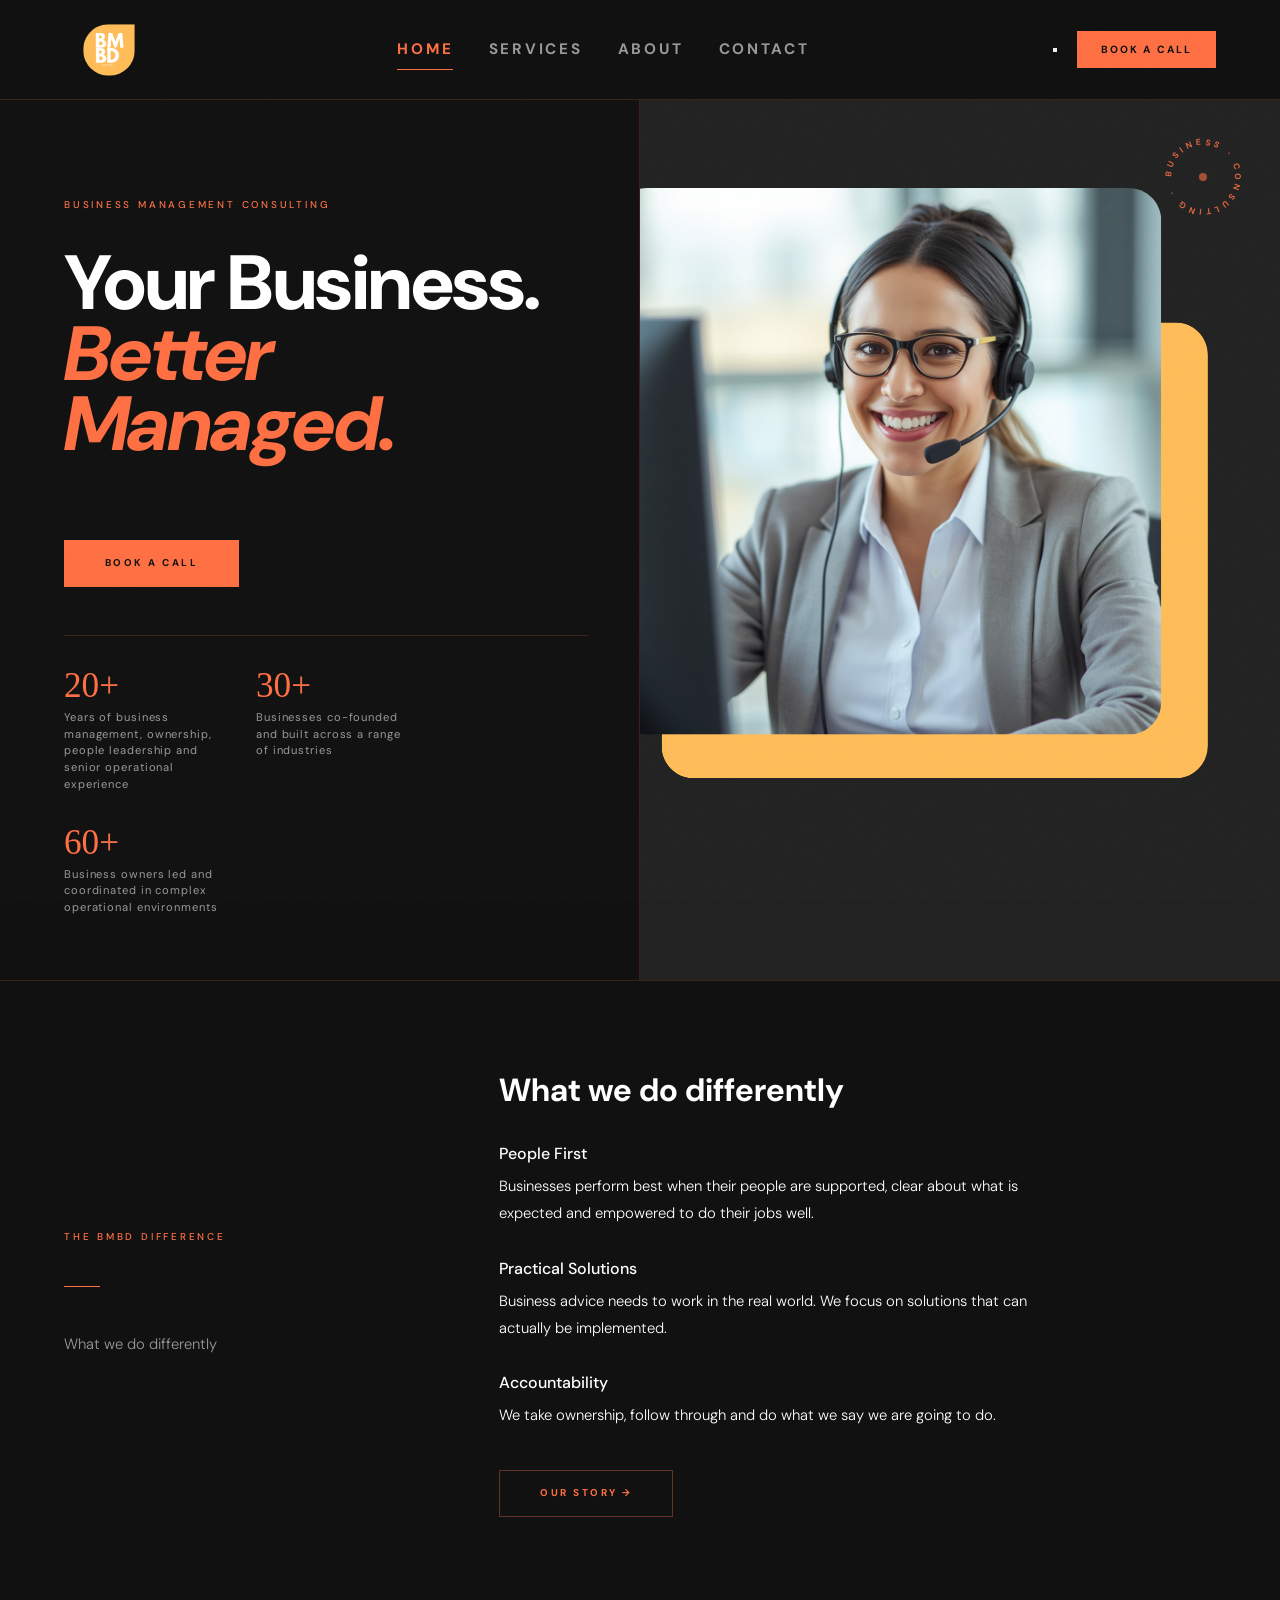
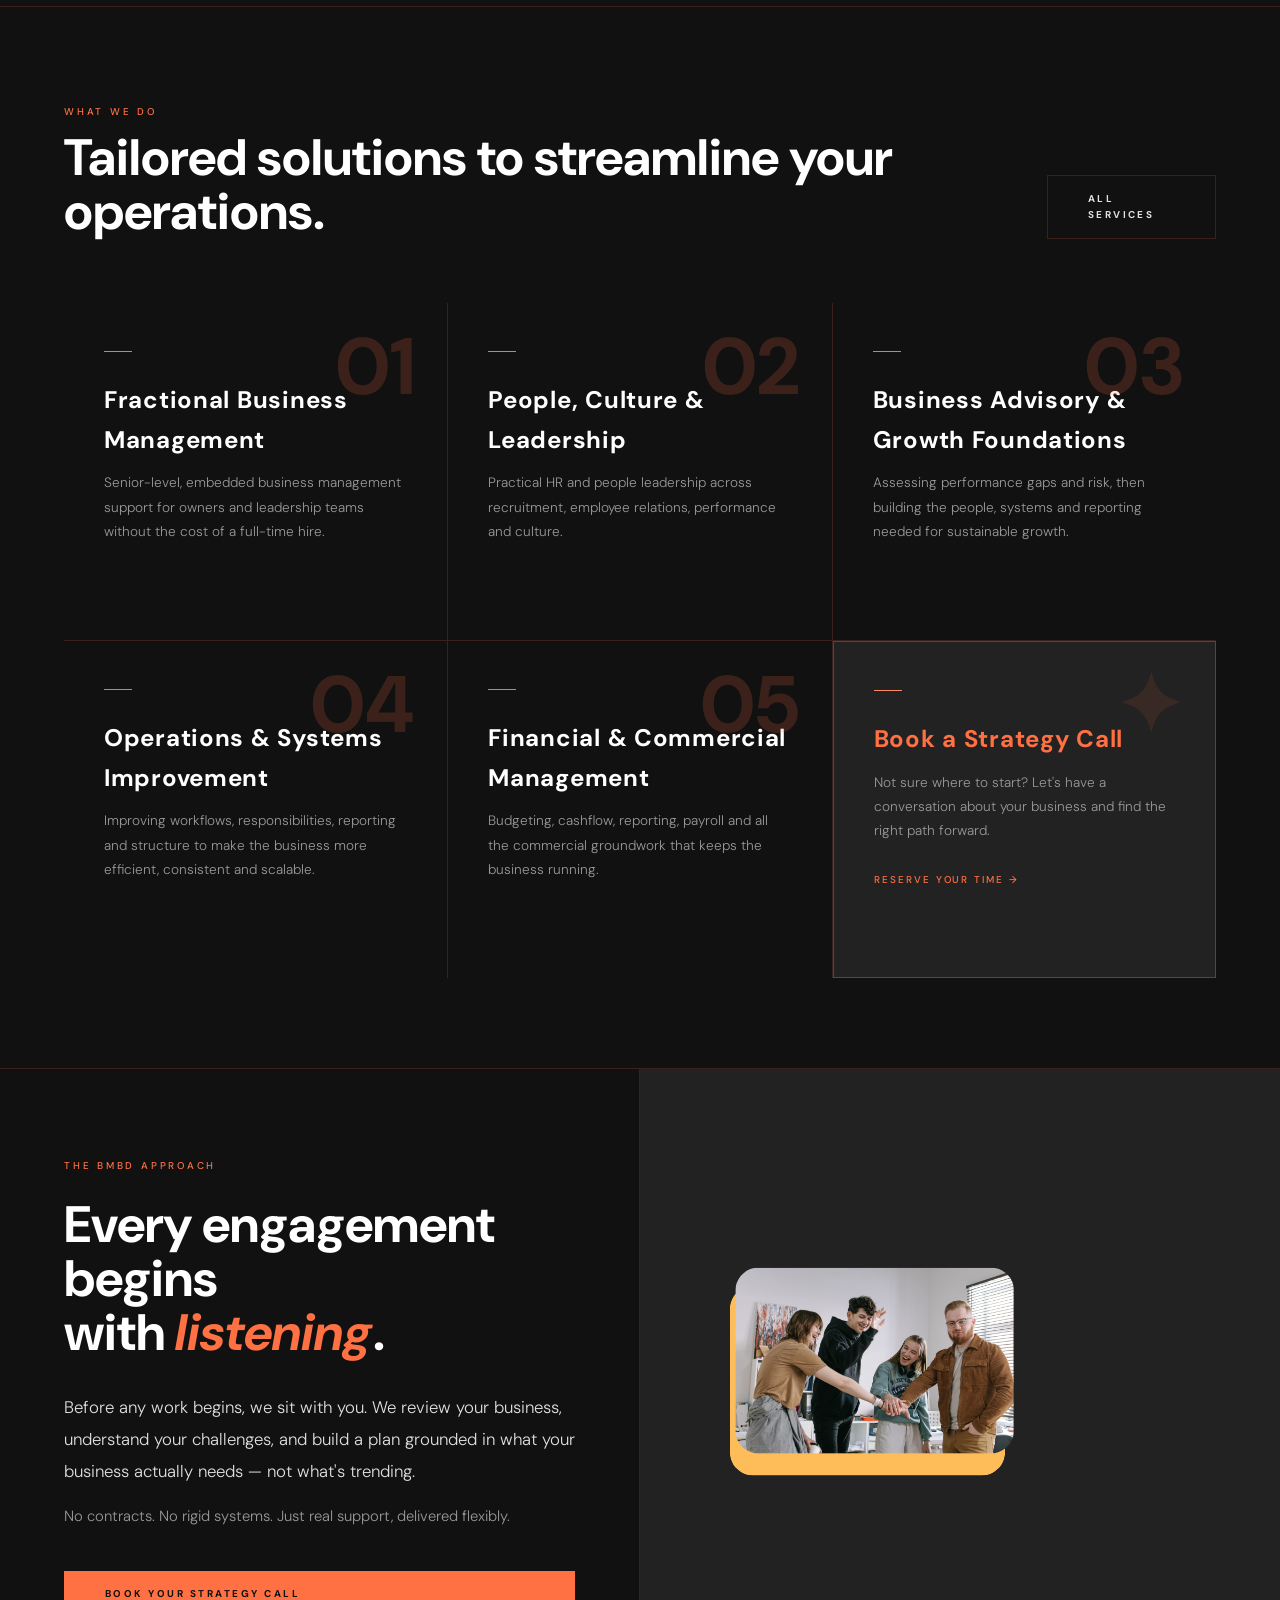
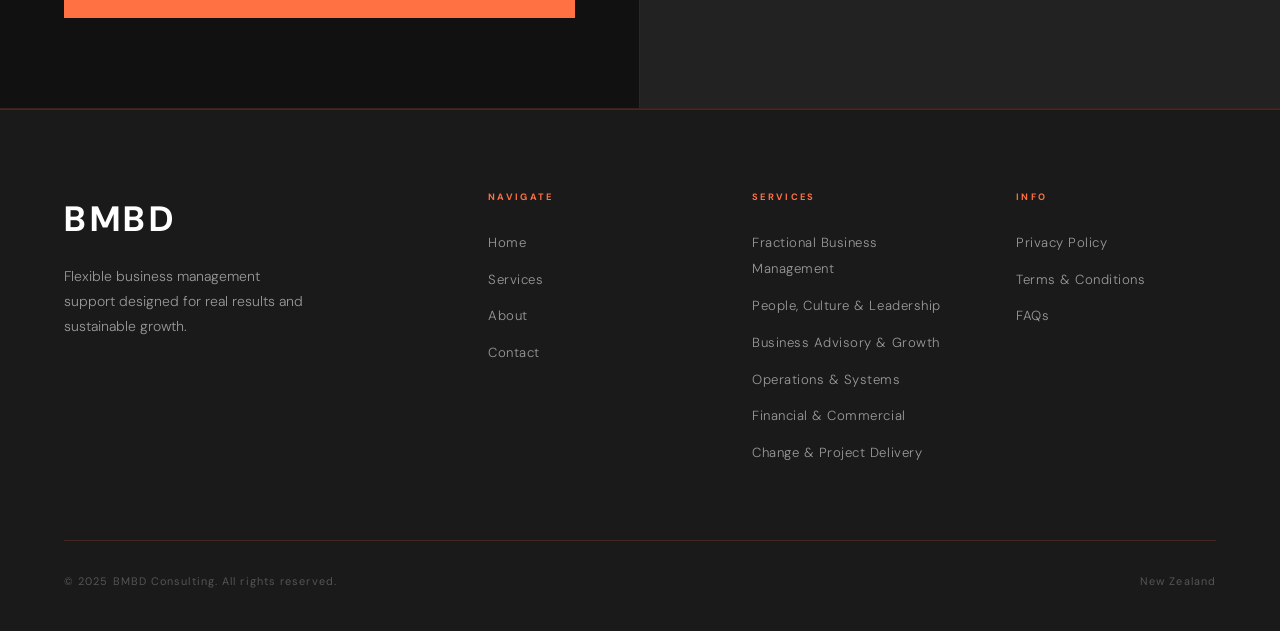
==== index.html @ 6225cb84 "Fix coral colour: use true orange-coral (#FF7043) instead of red (#E8553E) Co-Authored-By: Claude So" ====
<!DOCTYPE html>
<html lang="en">
<head>
<meta charset="UTF-8"/>
<meta name="viewport" content="width=device-width,initial-scale=1.0"/>
<title>BMBD — Business Management Consulting | New Zealand</title>
<meta name="description" content="Flexible, hands-on business management consulting for New Zealand businesses. HR, operations optimisation, and growth strategy — no contracts, real results."/>
<meta name="robots" content="index, follow"/>
<link rel="canonical" href="https://bmbd.co.nz/"/>
<meta property="og:type" content="website"/>
<meta property="og:url" content="https://bmbd.co.nz/"/>
<meta property="og:title" content="BMBD — Business Management Consulting | New Zealand"/>
<meta property="og:description" content="Flexible, hands-on business management consulting for New Zealand businesses. HR, operations optimisation, and growth strategy — no contracts, real results."/>
<meta property="og:site_name" content="BMBD Consulting"/>
<meta name="twitter:card" content="summary_large_image"/>
<meta name="twitter:title" content="BMBD — Business Management Consulting | New Zealand"/>
<meta name="twitter:description" content="Flexible, hands-on business management consulting for New Zealand businesses. HR, operations optimisation, and growth strategy — no contracts, real results."/>
<link rel="preconnect" href="https://fonts.googleapis.com"/>
<link rel="preconnect" href="https://fonts.gstatic.com" crossorigin/>
<link href="https://fonts.googleapis.com/css2?family=DM+Sans:ital,opsz,wght@0,9..40,300;0,9..40,400;0,9..40,500;0,9..40,700;0,9..40,800;1,9..40,300;1,9..40,400;1,9..40,700&display=swap" rel="stylesheet"/>
<script type="application/ld+json">
{
  "@context": "https://schema.org",
  "@type": "ProfessionalService",
  "name": "BMBD Consulting",
  "description": "Flexible, hands-on business management consulting for New Zealand businesses. HR, operations optimisation, and growth strategy — no contracts, real results.",
  "url": "https://bmbd.co.nz",
  "email": "hello@bmbd.co.nz",
  "areaServed": "New Zealand",
  "serviceType": ["HR Consulting", "Operations Optimisation", "Business Strategy"],
  "founder": { "@type": "Person", "name": "Kelly" },
  "priceRange": "$$"
}
</script>
<link rel="stylesheet" href="css/global.css"/>
<link rel="stylesheet" href="css/home.css"/>
<style>
.nav-logo-img { height:90px;width:auto;display:block;transition:opacity 0.2s; }
.nav-logo-img:hover { opacity:0.8; }
[data-theme="light"] .nav-logo-img { filter:brightness(0) invert(0); }
.hero-visual-img { width:100%;height:100%;object-fit:cover;object-position:center top;display:block; }
.ritual-full-img { width:100%;height:100%;object-fit:cover;object-position:center;display:block;min-height:400px; }
.hero-stats {
  display:flex; gap:2rem; flex-wrap:wrap; margin-top:3rem;
  padding-top:2rem; border-top:1px solid var(--border);
}
.hero-stat-item { display:flex; flex-direction:column; gap:0.35rem; }
.hero-stat-num { font-family:'Cormorant Garamond',serif; font-size:2.2rem; font-weight:300; color:var(--gold); line-height:1; }
.hero-stat-label { font-size:0.7rem; font-weight:400; letter-spacing:0.08em; color:var(--ink3); max-width:160px; line-height:1.5; }
.intro-label-col-lg { min-width:220px; }
.diff-list { list-style:none; display:flex; flex-direction:column; gap:1.75rem; margin-bottom:2.5rem; }
.diff-item-title { font-size:1rem; font-weight:500; color:var(--ink); margin-bottom:0.35rem; display:block; }
.diff-item-body { font-size:0.925rem; font-weight:300; line-height:1.85; color:var(--ink); }
</style>
</head>
<body>
<nav>
  <a href="index.html"><img src="logo.svg" alt="BMBD Consulting" class="nav-logo-img"/></a>
  <ul class="nav-links">
    <li><a href="index.html">Home</a></li>
    <li><a href="services.html">Services</a></li>
    <li><a href="about.html">About</a></li>
    <li><a href="contact.html">Contact</a></li>
  </ul>
  <div class="nav-right">
    <button class="theme-btn" aria-label="Toggle theme"></button>
    <a href="contact.html" class="nav-book">Book a Call</a>
    <button class="hamburger" onclick="toggleMenu()" aria-label="Menu"><span></span><span></span><span></span></button>
  </div>
</nav>
<div class="mobile-menu" id="mobileMenu">
  <a href="index.html" onclick="closeMenu()">Home</a>
  <a href="services.html" onclick="closeMenu()">Services</a>
  <a href="about.html" onclick="closeMenu()">About</a>
  <a href="contact.html" onclick="closeMenu()">Contact</a>
</div>
<div class="page">
  <!-- HERO -->
  <section class="home-hero">
    <div class="hero-left">
      <div>
        <span class="eyebrow">Business Management Consulting</span>
        <div class="hero-headline">
          <span class="display-xl">Your Business.</span>
          <span class="display-xl italic-line gold">Better Managed.</span>
        </div>
        <a href="contact.html" class="btn btn-gold" style="margin-top:2rem;display:inline-block;">Book a Call</a>
      </div>
      <div class="hero-stats">
        <div class="hero-stat-item">
          <span class="hero-stat-num">20+</span>
          <span class="hero-stat-label">Years of business management, ownership, people leadership and senior operational experience</span>
        </div>
        <div class="hero-stat-item">
          <span class="hero-stat-num">30+</span>
          <span class="hero-stat-label">Businesses co-founded and built across a range of industries</span>
        </div>
        <div class="hero-stat-item">
          <span class="hero-stat-num">60+</span>
          <span class="hero-stat-label">Business owners led and coordinated in complex operational environments</span>
        </div>
      </div>
    </div>
    <div class="hero-right">
      <div class="hero-visual">
        <svg class="hero-badge" viewBox="0 0 90 90" xmlns="http://www.w3.org/2000/svg">
          <defs><path id="bp" d="M45,45 m-32,0 a32,32 0 1,1 64,0 a32,32 0 1,1-64,0"/></defs>
          <text font-family="'DM Sans',sans-serif" font-size="8.5" font-weight="700" letter-spacing="3.8" fill="#FF7043" opacity="0.85"><textPath href="#bp">BUSINESS · CONSULTING · </textPath></text>
          <circle cx="45" cy="45" r="4" fill="#FF7043" opacity="0.6"/>
        </svg>
        <img src="img-hero.svg" alt="Business consulting" class="hero-visual-img"/>
      </div>
    </div>
  </section>
  <!-- INTRO -->
  <section class="intro-strip reveal">
    <div class="intro-label-col intro-label-col-lg">
      <span class="eyebrow">The BMBD Difference</span>
      <span class="rule-gold" style="margin-top:1rem;"></span>
      <p class="body-md" style="margin-top:1.25rem;color:var(--ink3);">What we do differently</p>
    </div>
    <div class="intro-text-col">
      <h2 class="display-sm" style="margin-bottom:2rem;color:var(--ink);">What we do differently</h2>
      <ul class="diff-list">
        <li>
          <span class="diff-item-title">People First</span>
          <span class="diff-item-body">Businesses perform best when their people are supported, clear about what is expected and empowered to do their jobs well.</span>
        </li>
        <li>
          <span class="diff-item-title">Practical Solutions</span>
          <span class="diff-item-body">Business advice needs to work in the real world. We focus on solutions that can actually be implemented.</span>
        </li>
        <li>
          <span class="diff-item-title">Accountability</span>
          <span class="diff-item-body">We take ownership, follow through and do what we say we are going to do.</span>
        </li>
      </ul>
      <a href="about.html" class="btn btn-outline">Our Story →</a>
    </div>
  </section>
  <!-- SERVICES -->
  <section class="products-section">
    <div class="products-header reveal">
      <div>
        <span class="eyebrow">What We Do</span>
        <h2 class="display-md" style="margin-top:0.5rem;">Tailored solutions to streamline your operations.</h2>
      </div>
      <a href="services.html" class="btn btn-ghost">All Services</a>
    </div>
    <div class="products-grid">
      <a href="services.html" class="product-card reveal">
        <div class="product-card-line"></div>
        <span class="product-num">01</span>
        <span class="product-name">Fractional Business Management</span>
        <p class="product-desc">Senior-level, embedded business management support for owners and leadership teams without the cost of a full-time hire.</p>
        <span class="product-arrow">Discover →</span>
      </a>
      <a href="services.html" class="product-card reveal" style="transition-delay:0.08s;">
        <div class="product-card-line"></div>
        <span class="product-num">02</span>
        <span class="product-name">People, Culture & Leadership</span>
        <p class="product-desc">Practical HR and people leadership across recruitment, employee relations, performance and culture.</p>
        <span class="product-arrow">Discover →</span>
      </a>
      <a href="services.html" class="product-card reveal" style="transition-delay:0.16s;">
        <div class="product-card-line"></div>
        <span class="product-num">03</span>
        <span class="product-name">Business Advisory & Growth Foundations</span>
        <p class="product-desc">Assessing performance gaps and risk, then building the people, systems and reporting needed for sustainable growth.</p>
        <span class="product-arrow">Discover →</span>
      </a>
      <a href="services.html" class="product-card reveal" style="transition-delay:0.24s;">
        <div class="product-card-line"></div>
        <span class="product-num">04</span>
        <span class="product-name">Operations & Systems Improvement</span>
        <p class="product-desc">Improving workflows, responsibilities, reporting and structure to make the business more efficient, consistent and scalable.</p>
        <span class="product-arrow">Discover →</span>
      </a>
      <a href="services.html" class="product-card reveal" style="transition-delay:0.32s;">
        <div class="product-card-line"></div>
        <span class="product-num">05</span>
        <span class="product-name">Financial & Commercial Management</span>
        <p class="product-desc">Budgeting, cashflow, reporting, payroll and all the commercial groundwork that keeps the business running.</p>
        <span class="product-arrow">Discover →</span>
      </a>
      <a href="contact.html" class="product-card reveal" style="transition-delay:0.40s;background:var(--bg3);border:1px solid var(--border2);">
        <div class="product-card-line" style="background:var(--gold2);"></div>
        <span class="product-num" style="color:var(--gold-faint);">✦</span>
        <span class="product-name" style="color:var(--gold);">Book a Strategy Call</span>
        <p class="product-desc">Not sure where to start? Let's have a conversation about your business and find the right path forward.</p>
        <span class="product-arrow" style="opacity:1;transform:none;color:var(--gold);">Reserve your time →</span>
      </a>
    </div>
  </section>
  <!-- BANNER -->
  <section class="ritual-banner">
    <div class="ritual-text reveal">
      <span class="eyebrow" style="margin-bottom:1.5rem;display:block;">The BMBD Approach</span>
      <h2 class="display-md" style="margin-bottom:2rem;">Every engagement begins<br>with <em class="italic gold">listening</em>.</h2>
      <p class="body-lg" style="margin-bottom:1rem;">Before any work begins, we sit with you. We review your business, understand your challenges, and build a plan grounded in what your business actually needs — not what's trending.</p>
      <p class="body-md" style="margin-bottom:2.5rem;">No contracts. No rigid systems. Just real support, delivered flexibly.</p>
      <a href="contact.html" class="btn btn-gold">Book Your Strategy Call</a>
    </div>
    <div class="ritual-image">
      <img src="img-ritual.svg" alt="Business consultation" class="ritual-full-img"/>
    </div>
  </section>
</div>
<footer>
  <div class="footer-inner">
    <div>
      <div class="footer-brand">BMBD</div>
      <p class="footer-tagline">Flexible business management support designed for real results and sustainable growth.</p>
    </div>
    <div>
      <div class="footer-col-title">Navigate</div>
      <ul class="footer-links">
        <li><a href="index.html">Home</a></li>
        <li><a href="services.html">Services</a></li>
        <li><a href="about.html">About</a></li>
        <li><a href="contact.html">Contact</a></li>
      </ul>
    </div>
    <div>
      <div class="footer-col-title">Services</div>
      <ul class="footer-links">
        <li><a href="services.html">Fractional Business Management</a></li>
        <li><a href="services.html">People, Culture & Leadership</a></li>
        <li><a href="services.html">Business Advisory & Growth</a></li>
        <li><a href="services.html">Operations & Systems</a></li>
        <li><a href="services.html">Financial & Commercial</a></li>
        <li><a href="services.html">Change & Project Delivery</a></li>
      </ul>
    </div>
    <div>
      <div class="footer-col-title">Info</div>
      <ul class="footer-links">
        <li><a href="#">Privacy Policy</a></li>
        <li><a href="#">Terms & Conditions</a></li>
        <li><a href="#">FAQs</a></li>
      </ul>
    </div>
  </div>
  <div class="footer-bottom">
    <span class="footer-copy">© 2025 BMBD Consulting. All rights reserved.</span>
    <span class="footer-copy">New Zealand</span>
  </div>
</footer>
<script src="js/global.js"></script>
<script src="js/home.js"></script>
</body>
</html>
---- css/global.css ----
@import url('https://fonts.googleapis.com/css2?family=DM+Sans:ital,opsz,wght@0,9..40,300;0,9..40,400;0,9..40,500;0,9..40,700;0,9..40,800;1,9..40,300;1,9..40,400;1,9..40,700&display=swap');

*, *::before, *::after { box-sizing: border-box; margin: 0; padding: 0; }

:root {
  /* DARK (default) — coral / blue / black / white */
  --bg:           #111111;
  --bg2:          #1A1A1A;
  --bg3:          #222222;
  --surface:      #2A2A2A;
  --ink:          #FFFFFF;
  --ink2:         #E0E0E0;
  --ink3:         #999999;
  --ink4:         #555555;
  --gold:         #FF7043;
  --gold2:        #FF8A65;
  --gold-faint:   rgba(255,112,67,0.10);
  --border:       rgba(255,112,67,0.18);
  --border2:      rgba(255,112,67,0.35);
  --blue:         #2C5EE8;
  --blue2:        #5580FF;
  --white:        #FFFFFF;
  --nav-h:        100px;
  --ease:         cubic-bezier(0.4, 0, 0.2, 1);
}

html { scroll-behavior: smooth; }

body {
  font-family: 'DM Sans', sans-serif;
  background: var(--bg);
  color: var(--ink);
  line-height: 1.65;
  overflow-x: hidden;
  transition: background 0.45s var(--ease), color 0.45s var(--ease);
}

/* grain */
body::after {
  content: '';
  position: fixed; inset: 0;
  pointer-events: none;
  z-index: 9000;
  opacity: 0.022;
  background-image: url("data:image/svg+xml,%3Csvg viewBox='0 0 200 200' xmlns='http://www.w3.org/2000/svg'%3E%3Cfilter id='n'%3E%3CfeTurbulence type='fractalNoise' baseFrequency='0.85' numOctaves='4' stitchTiles='stitch'/%3E%3C/filter%3E%3Crect width='100%25' height='100%25' filter='url(%23n)'/%3E%3C/svg%3E");
  background-size: 180px;
}

/* ── NAV ── */
nav {
  position: fixed; top: 0; left: 0; right: 0;
  z-index: 800;
  height: var(--nav-h);
  display: flex; align-items: center; justify-content: space-between;
  padding: 0 5vw;
  background: rgba(17,17,17,0.92);
  backdrop-filter: blur(18px);
  -webkit-backdrop-filter: blur(18px);
  border-bottom: 1px solid var(--border);
  transition: background 0.45s var(--ease), border-color 0.45s var(--ease);
}

.nav-logo {
  font-family: 'DM Sans', sans-serif;
  font-size: 1.65rem;
  font-weight: 700;
  letter-spacing: 0.12em;
  text-transform: uppercase;
  color: var(--ink);
  text-decoration: none;
  line-height: 1;
}

.nav-logo span { color: var(--gold); }

.nav-links {
  display: flex; gap: 0; list-style: none;
}

.nav-links a {
  display: block;
  padding: 0.45rem 1.1rem;
  font-size: 0.95rem;
  font-weight: 700;
  letter-spacing: 0.18em;
  text-transform: uppercase;
  color: var(--ink3);
  text-decoration: none;
  position: relative;
  transition: color 0.25s, font-weight 0.15s;
}

.nav-links a::after {
  content: '';
  position: absolute;
  bottom: -1px; left: 1.1rem; right: 1.1rem;
  height: 1px;
  background: var(--gold);
  transform: scaleX(0);
  transition: transform 0.3s var(--ease);
}

/* hover = normal weight (not bold), just colour change */
.nav-links a:hover { color: var(--ink); font-weight: 400; }
.nav-links a:hover::after,
.nav-links a.active::after { transform: scaleX(1); }
.nav-links a.active { color: var(--gold); }

.nav-right { display: flex; align-items: center; gap: 1.25rem; }

.nav-book {
  font-family: 'DM Sans', sans-serif;
  font-size: 0.65rem;
  font-weight: 700;
  letter-spacing: 0.2em;
  text-transform: uppercase;
  color: var(--bg);
  background: var(--gold);
  border: none;
  padding: 0.6rem 1.5rem;
  text-decoration: none;
  transition: background 0.25s, color 0.25s, font-size 0.25s, letter-spacing 0.25s, padding 0.25s;
}
.nav-book:hover {
  background: var(--gold2);
  font-size: 0.8rem;
  letter-spacing: 0.25em;
  padding: 0.6rem 1.8rem;
}

.hamburger {
  display: none; flex-direction: column; gap: 5px;
  background: none; border: none; padding: 4px; cursor: pointer;
}
.hamburger span { display: block; width: 22px; height: 1px; background: var(--ink); transition: all 0.3s; }

.mobile-menu {
  display: none; position: fixed; top: var(--nav-h); left: 0; right: 0;
  background: var(--bg2); border-bottom: 1px solid var(--border);
  padding: 2rem 5vw; z-index: 799;
  flex-direction: column; gap: 0;
}
.mobile-menu.open { display: flex; }
.mobile-menu a {
  font-family: 'DM Sans', sans-serif;
  font-size: 2rem; font-weight: 700;
  letter-spacing: 0.06em;
  color: var(--ink); text-decoration: none;
  padding: 1rem 0; border-bottom: 1px solid var(--border);
  transition: color 0.2s;
}
.mobile-menu a:hover { color: var(--gold); }

/* ── PAGE WRAPPER ── */
.page { padding-top: var(--nav-h); }

/* ── TYPE SCALE ── */
.display-xl {
  font-family: 'DM Sans', sans-serif;
  font-size: clamp(2.8rem, 6vw, 7rem);
  font-weight: 800; line-height: 0.92; letter-spacing: -0.02em;
  color: var(--ink);
}
.display-lg {
  font-family: 'DM Sans', sans-serif;
  font-size: clamp(2.8rem, 6vw, 7rem);
  font-weight: 700; line-height: 0.95; letter-spacing: -0.01em;
  color: var(--ink);
}
.display-md {
  font-family: 'DM Sans', sans-serif;
  font-size: clamp(2rem, 4vw, 4.5rem);
  font-weight: 700; line-height: 1.05;
  color: var(--ink);
}
.display-sm {
  font-family: 'DM Sans', sans-serif;
  font-size: clamp(1.4rem, 2.5vw, 2.2rem);
  font-weight: 700; line-height: 1.2;
  color: var(--ink);
}

.eyebrow {
  font-size: 0.62rem; font-weight: 500;
  letter-spacing: 0.28em; text-transform: uppercase;
  color: var(--gold);
}

.body-lg { font-size: 1.05rem; font-weight: 300; line-height: 1.9; color: var(--ink2); }
.body-md { font-size: 0.925rem; font-weight: 300; line-height: 1.85; color: var(--ink3); }

/* ── BUTTONS ── */
.btn {
  display: inline-block;
  font-family: 'DM Sans', sans-serif;
  font-size: 0.62rem; font-weight: 700;
  letter-spacing: 0.25em; text-transform: uppercase;
  padding: 0.9rem 2.5rem;
  text-decoration: none;
  border: 1px solid currentColor;
  transition: background 0.3s, color 0.3s, border-color 0.3s;
  cursor: pointer;
}
.btn-gold { background: var(--gold); color: var(--bg); border-color: var(--gold); }
.btn-gold:hover { background: var(--gold2); border-color: var(--gold2); }
.btn-outline { background: transparent; color: var(--gold); border-color: var(--border2); }
.btn-outline:hover { background: var(--gold-faint); border-color: var(--gold); }
.btn-ghost { background: transparent; color: var(--ink2); border-color: var(--border); }
.btn-ghost:hover { border-color: var(--gold); color: var(--gold); }

/* ── DIVIDERS ── */
.rule { width: 100%; height: 1px; background: var(--border); }
.rule-gold { width: 36px; height: 1px; background: var(--gold); display: block; }

/* marquee removed */

/* ── SCROLL REVEAL ── */
.reveal { opacity: 0; transform: translateY(24px); transition: opacity 0.75s var(--ease), transform 0.75s var(--ease); }
.reveal.visible { opacity: 1; transform: translateY(0); }

/* ── FOOTER ── */
footer {
  background: var(--bg2);
  border-top: 1px solid var(--border);
  padding: 5rem 5vw 2.5rem;
}
.footer-inner {
  display: grid;
  grid-template-columns: 1.8fr 1fr 1fr 1fr;
  gap: 4rem;
  padding-bottom: 4rem;
  border-bottom: 1px solid var(--border);
  margin-bottom: 2rem;
}
.footer-brand {
  font-family: 'DM Sans', sans-serif;
  font-size: 2.2rem; font-weight: 700; letter-spacing: 0.1em;
  text-transform: uppercase; color: var(--ink); margin-bottom: 1rem;
}
.footer-tagline { font-size: 0.875rem; font-weight: 300; color: var(--ink3); line-height: 1.8; max-width: 240px; }
.footer-col-title { font-size: 0.58rem; font-weight: 700; letter-spacing: 0.25em; text-transform: uppercase; color: var(--gold); margin-bottom: 1.5rem; }
.footer-links { list-style: none; }
.footer-links li { margin-bottom: 0.65rem; }
.footer-links a { font-size: 0.825rem; font-weight: 300; color: var(--ink3); text-decoration: none; letter-spacing: 0.04em; transition: color 0.2s; }
.footer-links a:hover { color: var(--gold); }
.footer-bottom { display: flex; justify-content: space-between; align-items: center; }
.footer-copy { font-size: 0.68rem; letter-spacing: 0.1em; color: var(--ink4); }

/* ── UTIL ── */
.gold { color: var(--gold); }
.italic { font-style: italic; }
.pad-section { padding: 8vw 5vw; }
.pad-h { padding-left: 5vw; padding-right: 5vw; }

/* page enter */
@keyframes fadeUp { from { opacity:0; transform:translateY(18px); } to { opacity:1; transform:translateY(0); } }
.page-enter { animation: fadeUp 0.6s var(--ease) both; }

/* ── RESPONSIVE ── */
@media (max-width: 900px) {
  .nav-links, .nav-book { display: none; }
  .hamburger { display: flex; }
  .footer-inner { grid-template-columns: 1fr 1fr; gap: 2.5rem; }
}
@media (max-width: 580px) {
  .footer-inner { grid-template-columns: 1fr; }
  .footer-bottom { flex-direction: column; gap: 0.5rem; text-align: center; }
}
---- css/home.css ----
/* ── HOME ── */

.home-hero {
  min-height: calc(100vh - var(--nav-h));
  display: grid;
  grid-template-columns: 1fr 1fr;
  border-bottom: 1px solid var(--border);
}

.hero-left {
  display: flex; flex-direction: column; justify-content: space-between;
  padding: 7vw 4vw 5vw 5vw;
  border-right: 1px solid var(--border);
}

.hero-headline { margin: 2rem 0 3rem; }
.hero-headline .display-xl { display: block; }
.hero-headline .display-xl.italic-line { font-style: italic; color: var(--gold); }

.hero-btns { display: flex; gap: 1rem; flex-wrap: wrap; }

.hero-right {
  display: grid;
  grid-template-rows: 1fr auto;
}

.hero-visual {
  background: var(--bg3);
  position: relative;
  overflow: hidden;
  display: flex; align-items: center; justify-content: center;
  min-height: 50vh;
}

.hero-visual-svg { width: 65%; opacity: 0.9; }

/* rotating botanical badge */
.hero-badge {
  position: absolute; top: 2rem; right: 2rem;
  width: 90px; height: 90px;
  animation: spin 18s linear infinite;
}
@keyframes spin { to { transform: rotate(360deg); } }

.hero-meta {
  display: grid; grid-template-columns: 1fr 1fr;
  border-top: 1px solid var(--border);
}
.hero-meta-item {
  padding: 1.75rem 2rem;
  border-right: 1px solid var(--border);
}
.hero-meta-item:last-child { border-right: none; }
.hero-meta-num {
  font-family: 'DM Sans', sans-serif;
  font-size: 2rem; font-weight: 700; color: var(--ink);
  display: block; line-height: 1;
}
.hero-meta-num span { color: var(--gold); }
.hero-meta-label { font-size: 0.6rem; font-weight: 500; letter-spacing: 0.16em; text-transform: uppercase; color: var(--ink3); margin-top: 0.35rem; display: block; }

/* ── INTRO STRIP ── */
.intro-strip {
  display: grid;
  grid-template-columns: 1fr 2fr;
  gap: 6vw;
  align-items: center;
  padding: 7vw 5vw;
  border-bottom: 1px solid var(--border);
}
.intro-label-col { display: flex; flex-direction: column; gap: 1.5rem; }
.intro-text-col { max-width: 560px; }

/* ── PRODUCT GRID ── */
.products-section { padding: 7vw 5vw; }

.products-header {
  display: flex; justify-content: space-between; align-items: flex-end;
  margin-bottom: 4rem;
}

.products-grid {
  display: grid;
  grid-template-columns: repeat(3, 1fr);
  gap: 1px;
  background: var(--border);
}

.product-card {
  background: var(--bg);
  padding: 3rem 2.5rem;
  position: relative;
  overflow: hidden;
  text-decoration: none;
  display: block;
  transition: background 0.35s var(--ease);
}
.product-card:hover { background: var(--bg3); }

.product-card-line {
  width: 28px; height: 1px;
  background: var(--gold);
  margin-bottom: 1.75rem;
  transition: width 0.4s var(--ease);
}
.product-card:hover .product-card-line { width: 52px; }

.product-num {
  font-family: 'DM Sans', sans-serif;
  font-size: 5rem; font-weight: 700; line-height: 1;
  color: var(--border);
  position: absolute; top: 1.5rem; right: 2rem;
  pointer-events: none;
  transition: color 0.35s;
}
.product-card:hover .product-num { color: var(--gold-faint); }

.product-name {
  font-family: 'DM Sans', sans-serif;
  font-size: 1.5rem; font-weight: 700; letter-spacing: 0.03em;
  color: var(--ink); display: block; margin-bottom: 0.75rem;
}
.product-desc { font-size: 0.85rem; font-weight: 300; color: var(--ink3); line-height: 1.8; }
.product-arrow {
  display: inline-block; margin-top: 1.75rem;
  font-size: 0.62rem; font-weight: 500; letter-spacing: 0.2em;
  text-transform: uppercase; color: var(--gold);
  opacity: 0; transform: translateX(-8px);
  transition: opacity 0.3s, transform 0.3s;
}
.product-card:hover .product-arrow { opacity: 1; transform: translateX(0); }

/* ── RITUAL BANNER ── */
.ritual-banner {
  display: grid; grid-template-columns: 1fr 1fr;
  border-top: 1px solid var(--border);
  border-bottom: 1px solid var(--border);
}
.ritual-text {
  padding: 7vw 5vw;
  display: flex; flex-direction: column; justify-content: center;
  border-right: 1px solid var(--border);
}
.ritual-image {
  background: var(--bg3);
  position: relative; overflow: hidden;
  display: flex; align-items: center; justify-content: center;
  min-height: 400px;
}

/* ── RESPONSIVE HOME ── */
@media (max-width: 900px) {
  .home-hero { grid-template-columns: 1fr; }
  .hero-left { border-right: none; border-bottom: 1px solid var(--border); padding: 4rem 5vw; }
  .hero-right { grid-template-rows: auto auto; }
  .products-grid { grid-template-columns: 1fr 1fr; }
  .ritual-banner { grid-template-columns: 1fr; }
  .ritual-text { border-right: none; border-bottom: 1px solid var(--border); }
  .intro-strip { grid-template-columns: 1fr; gap: 2rem; }
  .products-header { flex-direction: column; align-items: flex-start; gap: 1.5rem; }
}
@media (max-width: 580px) {
  .products-grid { grid-template-columns: 1fr; }
  .hero-meta { grid-template-columns: 1fr 1fr; }
}
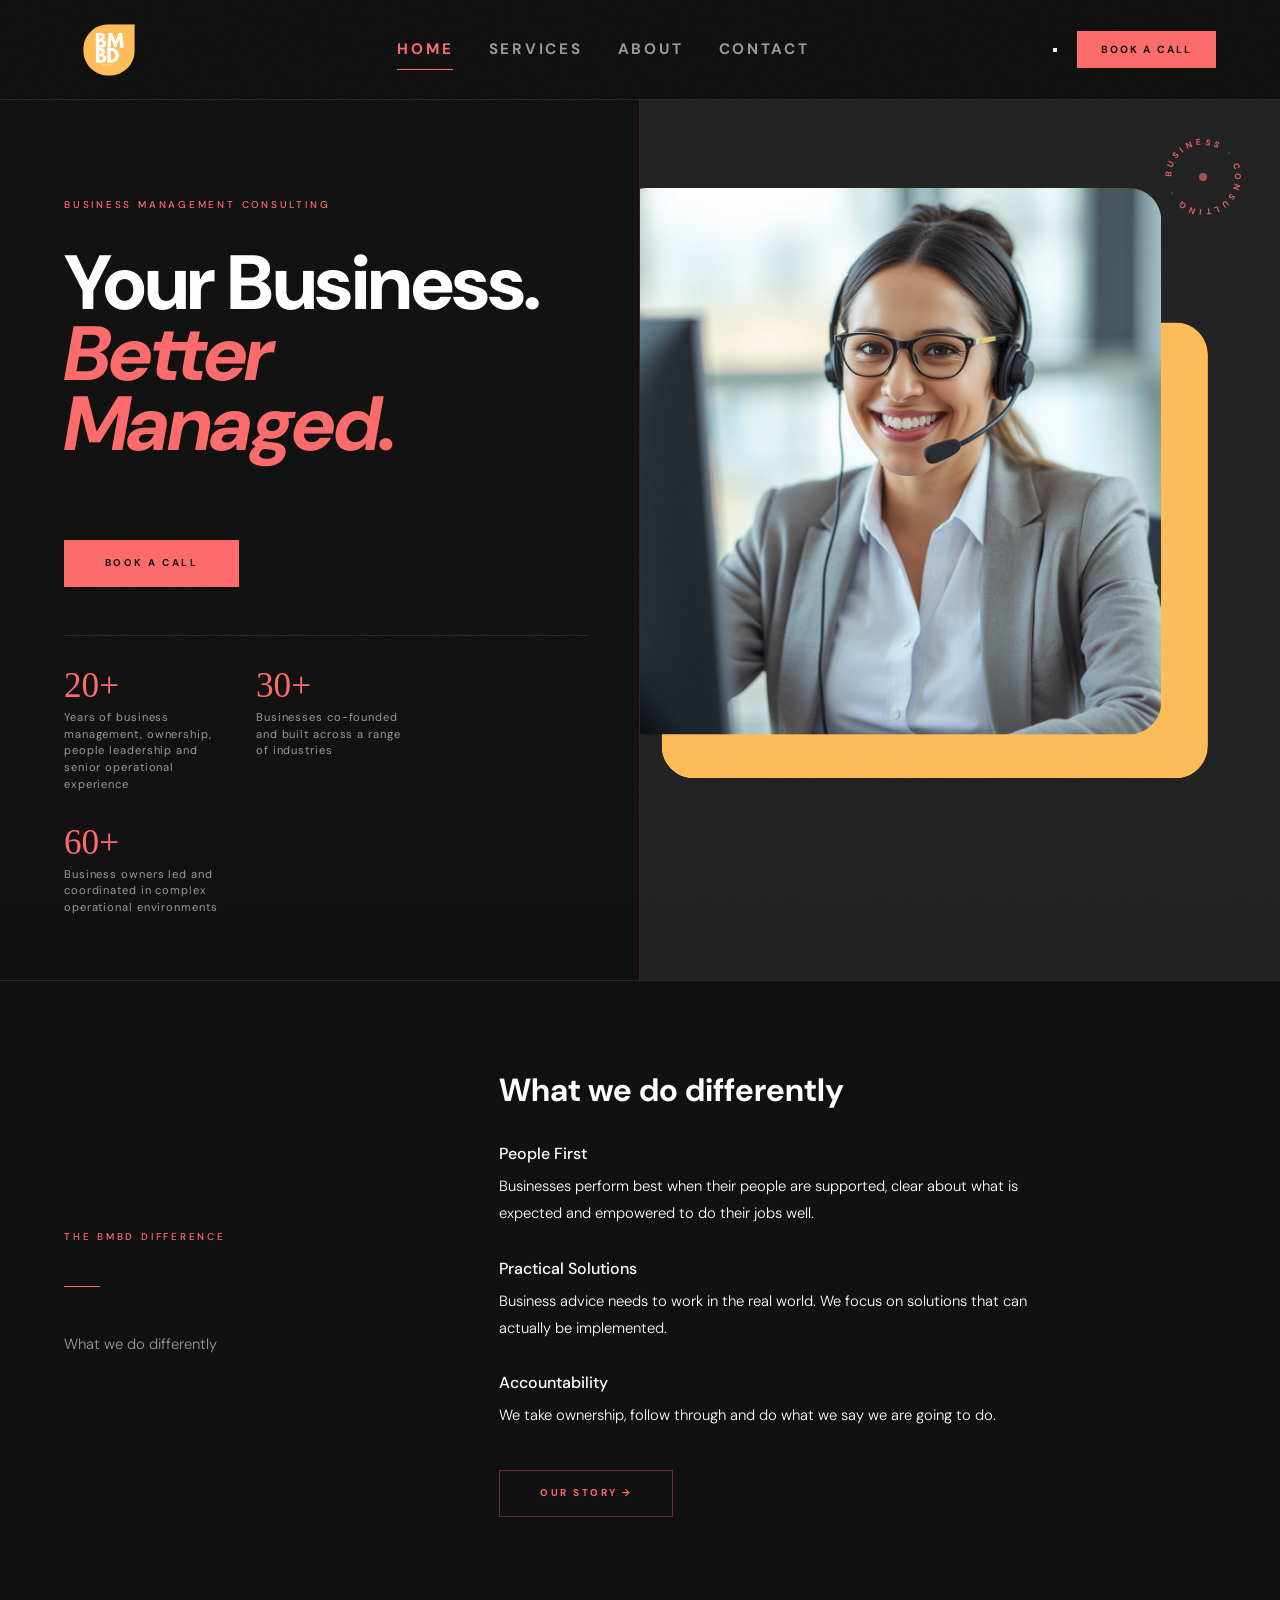
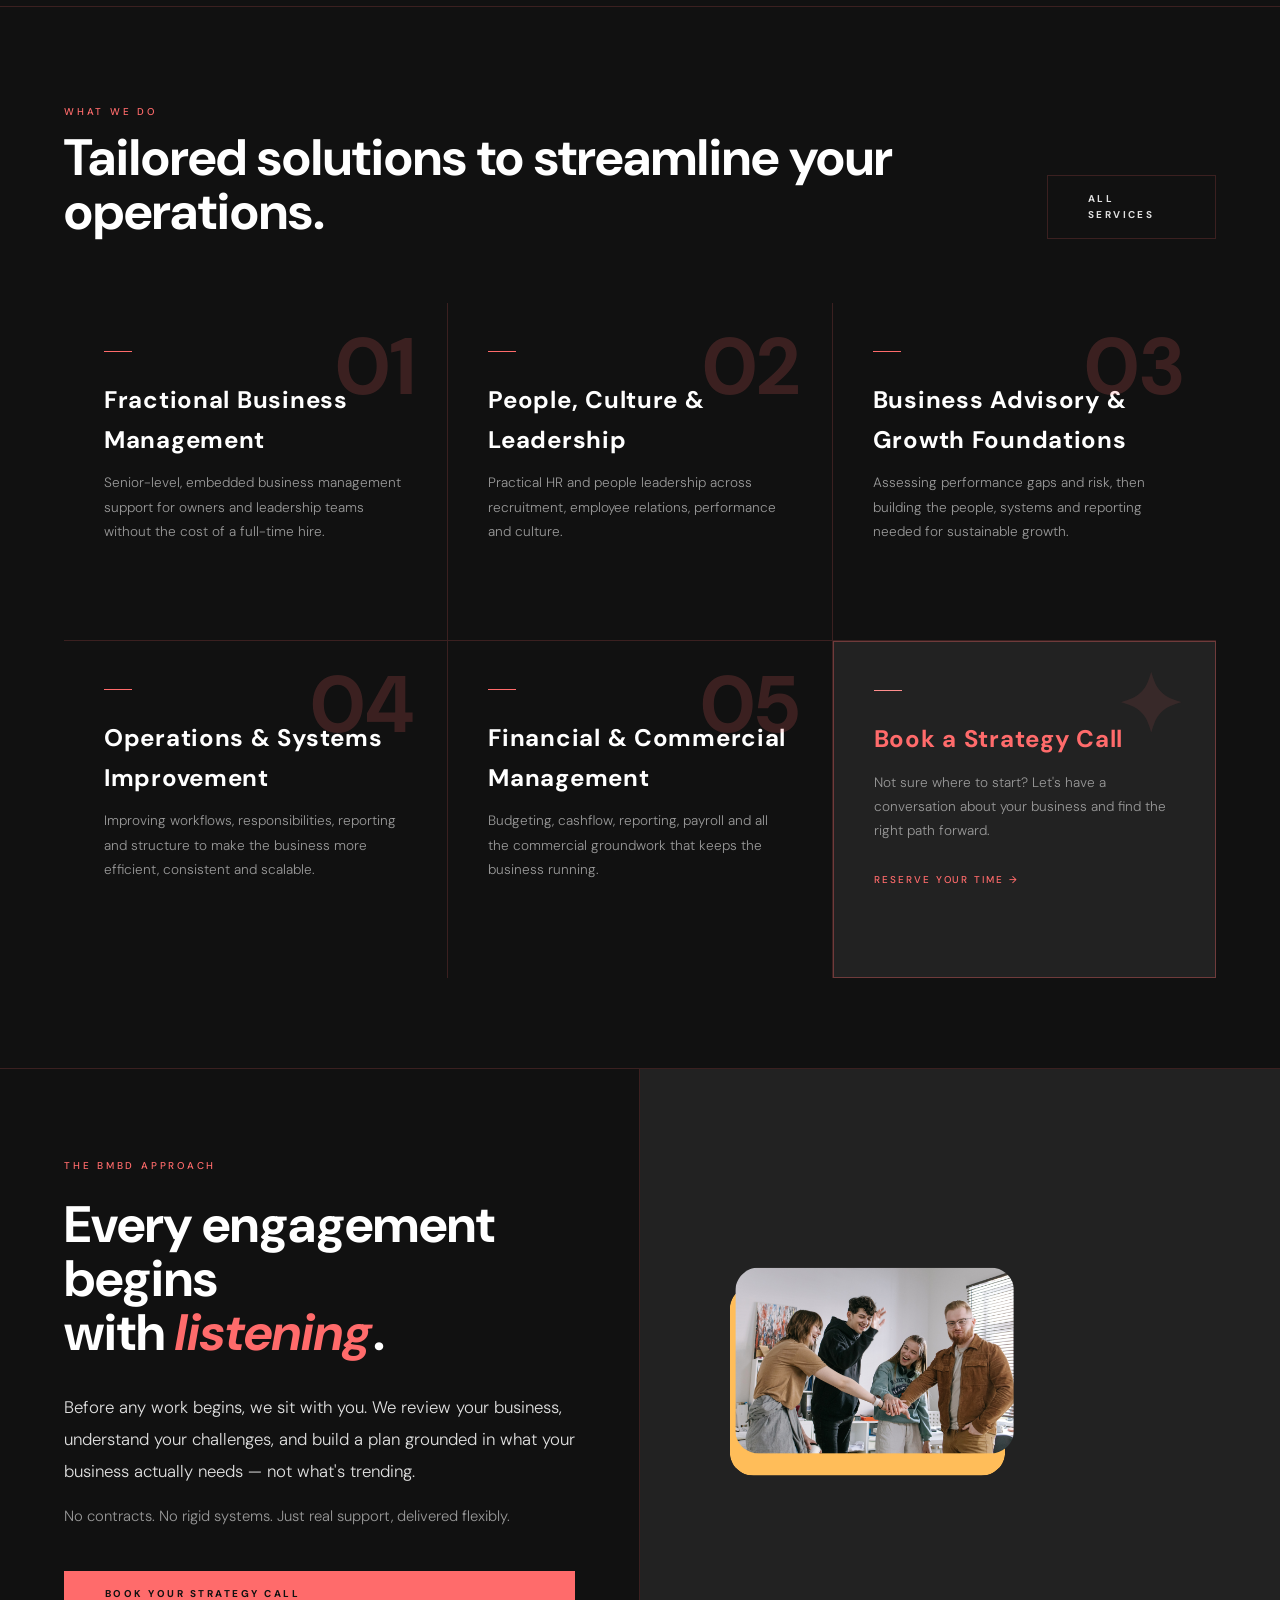
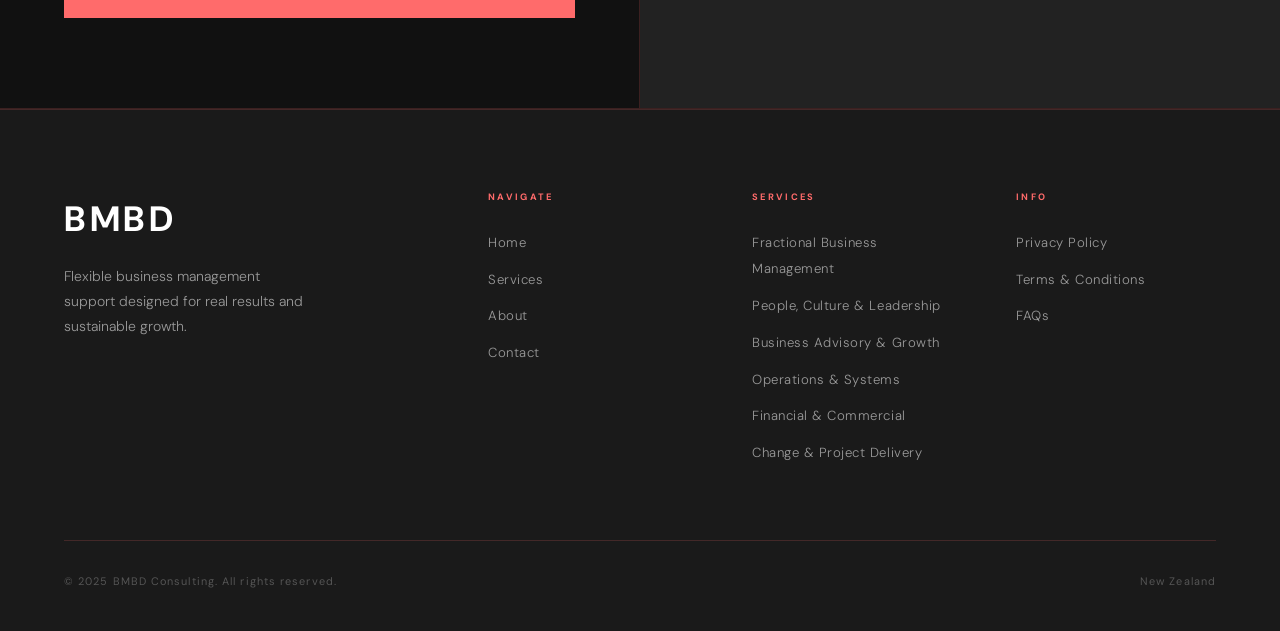
==== commit ef7814a3: "Fix coral: use pink-coral (#FF6B6B) instead of orange Co-Authored-By: Claude Sonnet 4.6 <noreply@ant" ====
--- a/index.html
+++ b/index.html
@@ -105,8 +105,8 @@
       <div class="hero-visual">
         <svg class="hero-badge" viewBox="0 0 90 90" xmlns="http://www.w3.org/2000/svg">
           <defs><path id="bp" d="M45,45 m-32,0 a32,32 0 1,1 64,0 a32,32 0 1,1-64,0"/></defs>
-          <text font-family="'DM Sans',sans-serif" font-size="8.5" font-weight="700" letter-spacing="3.8" fill="#FF7043" opacity="0.85"><textPath href="#bp">BUSINESS · CONSULTING · </textPath></text>
-          <circle cx="45" cy="45" r="4" fill="#FF7043" opacity="0.6"/>
+          <text font-family="'DM Sans',sans-serif" font-size="8.5" font-weight="700" letter-spacing="3.8" fill="#FF6B6B" opacity="0.85"><textPath href="#bp">BUSINESS · CONSULTING · </textPath></text>
+          <circle cx="45" cy="45" r="4" fill="#FF6B6B" opacity="0.6"/>
         </svg>
         <img src="img-hero.svg" alt="Business consulting" class="hero-visual-img"/>
       </div>
--- a/css/global.css
+++ b/css/global.css
@@ -12,11 +12,11 @@
   --ink2:         #E0E0E0;
   --ink3:         #999999;
   --ink4:         #555555;
-  --gold:         #FF7043;
-  --gold2:        #FF8A65;
-  --gold-faint:   rgba(255,112,67,0.10);
-  --border:       rgba(255,112,67,0.18);
-  --border2:      rgba(255,112,67,0.35);
+  --gold:         #FF6B6B;
+  --gold2:        #FF8E8E;
+  --gold-faint:   rgba(255,107,107,0.10);
+  --border:       rgba(255,107,107,0.18);
+  --border2:      rgba(255,107,107,0.35);
   --blue:         #2C5EE8;
   --blue2:        #5580FF;
   --white:        #FFFFFF;
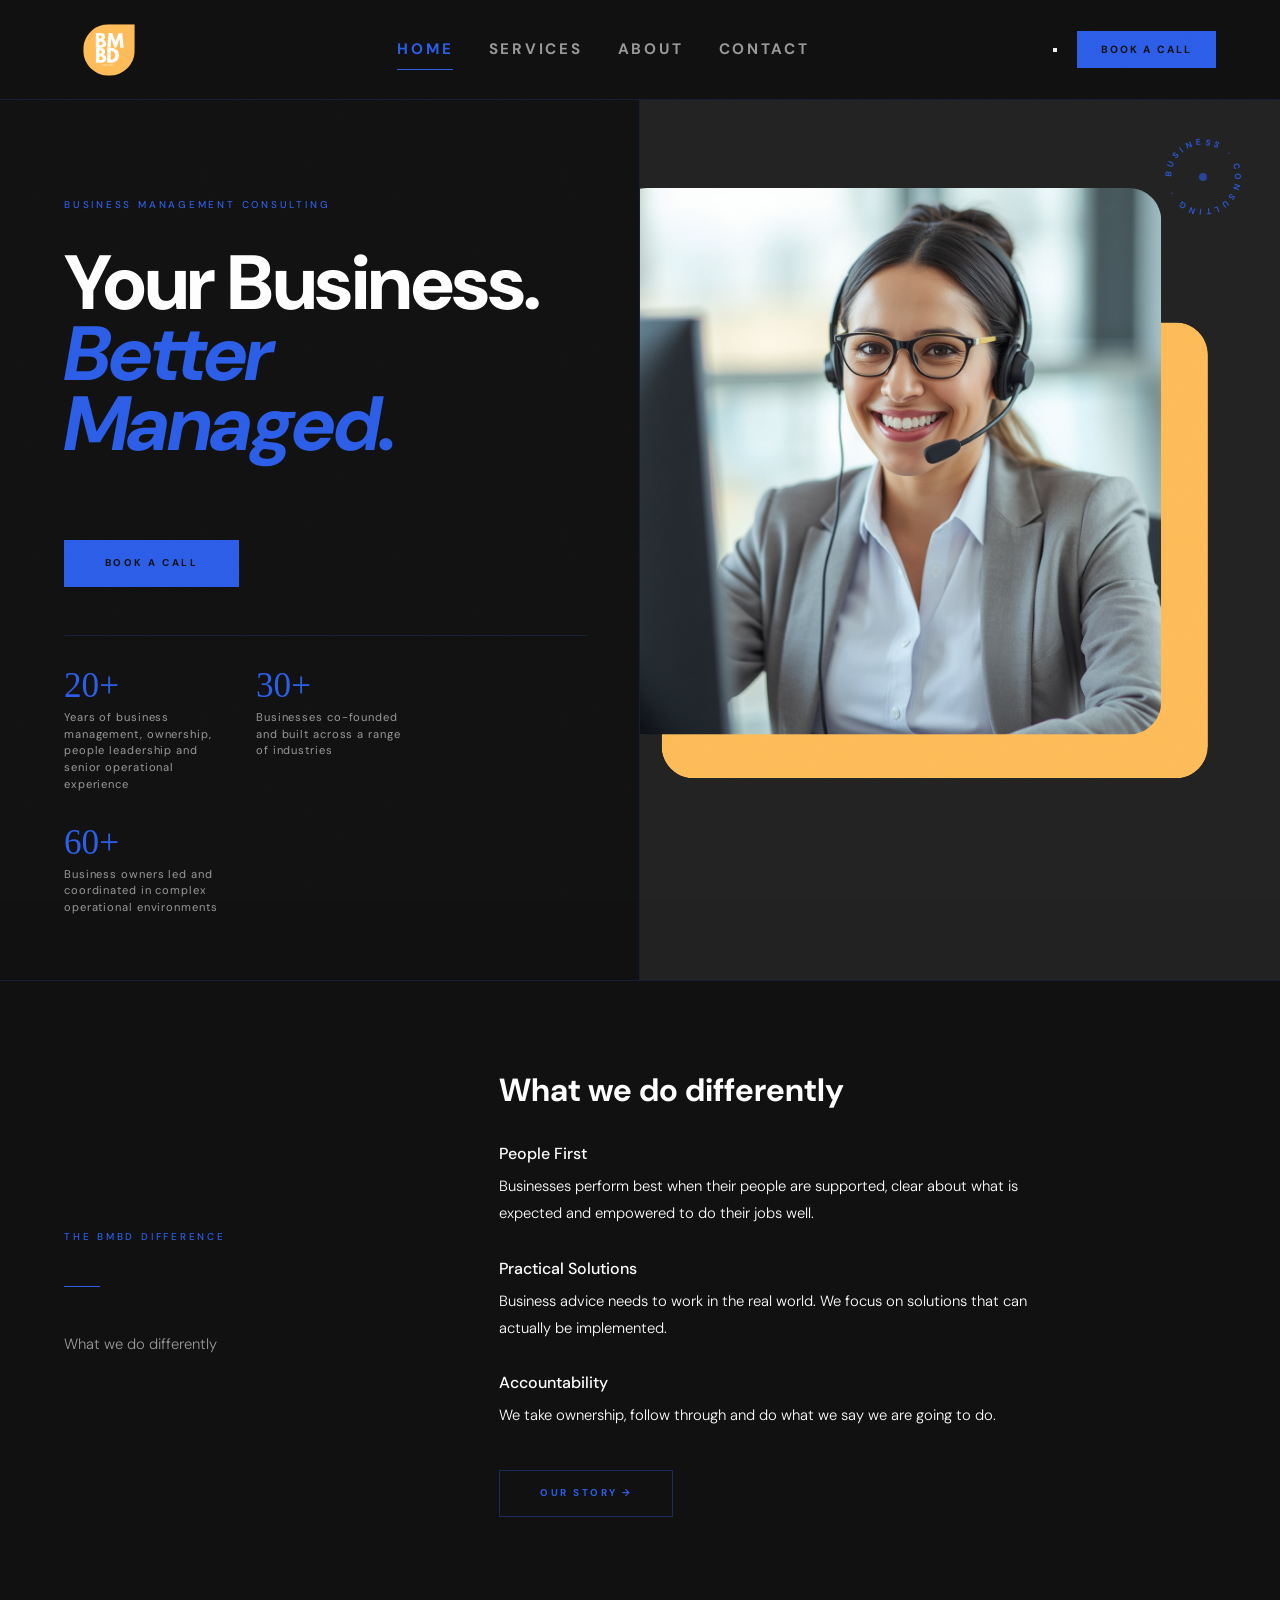
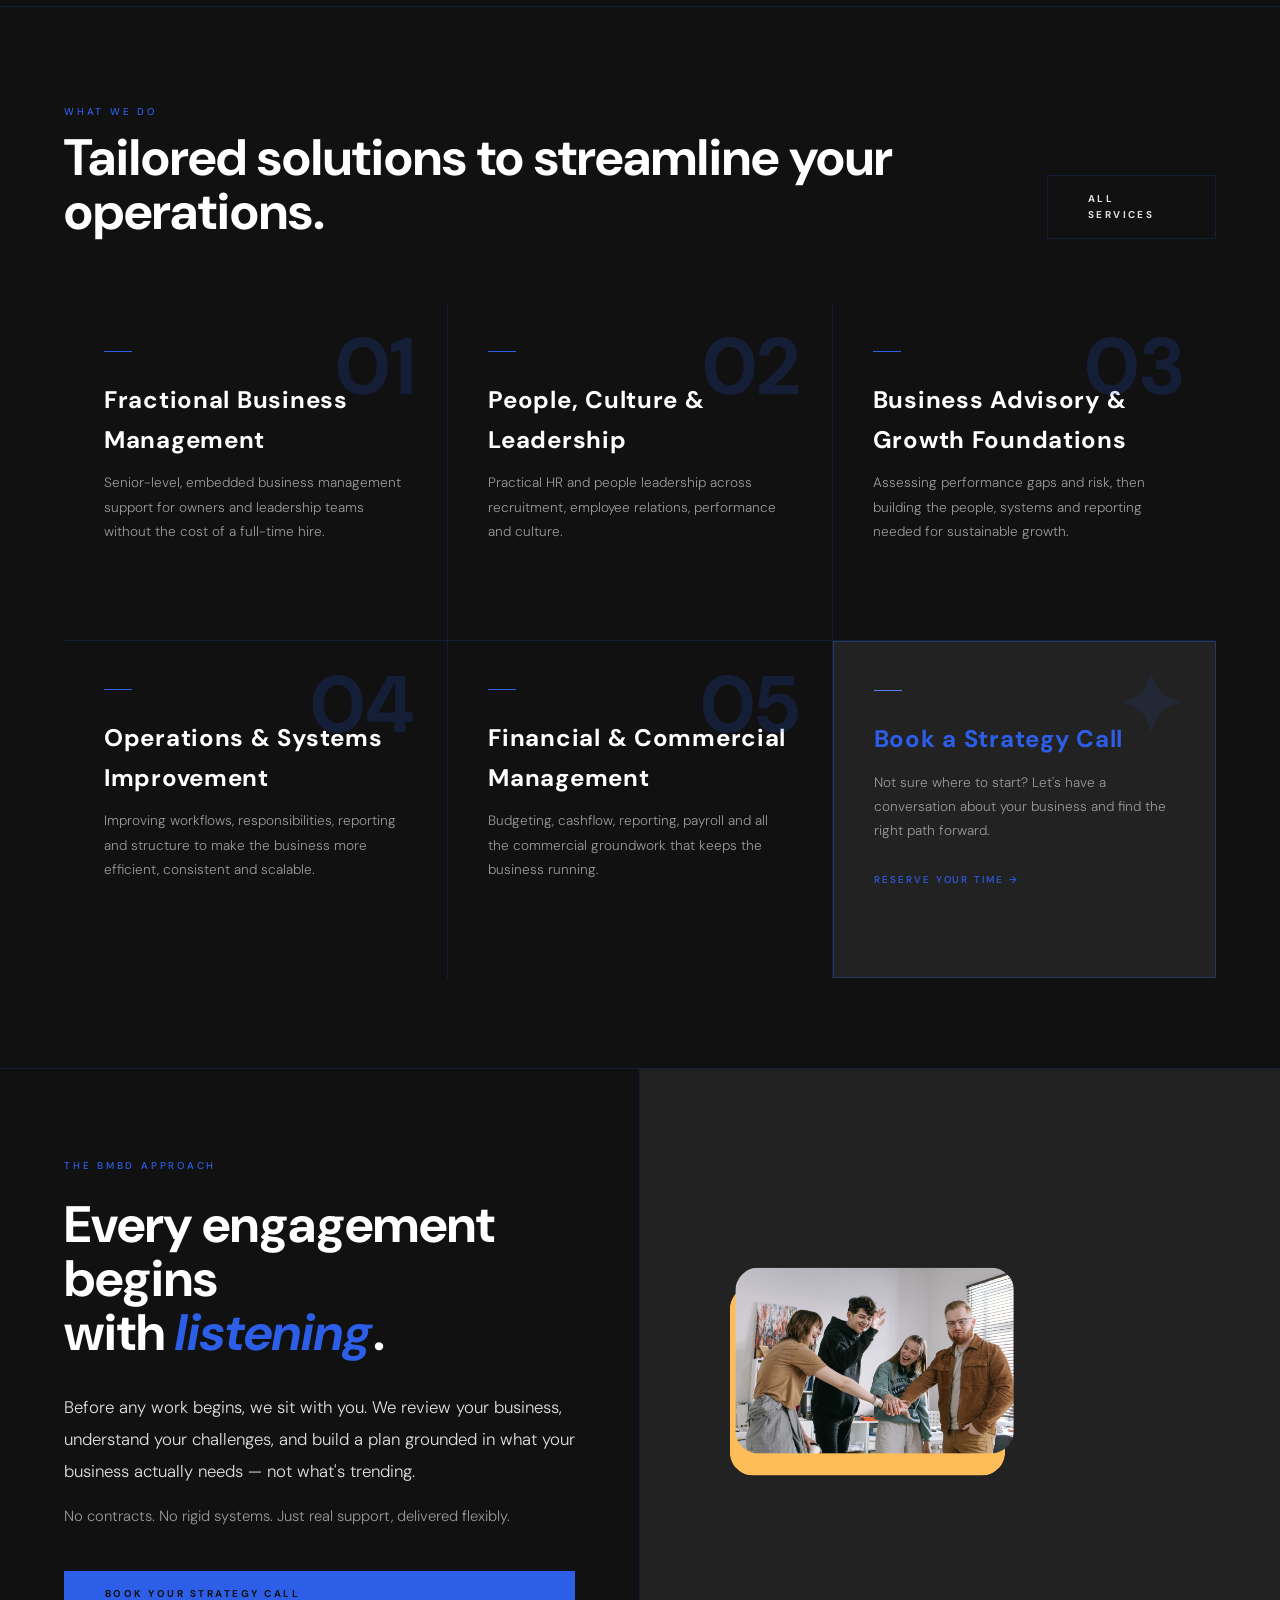
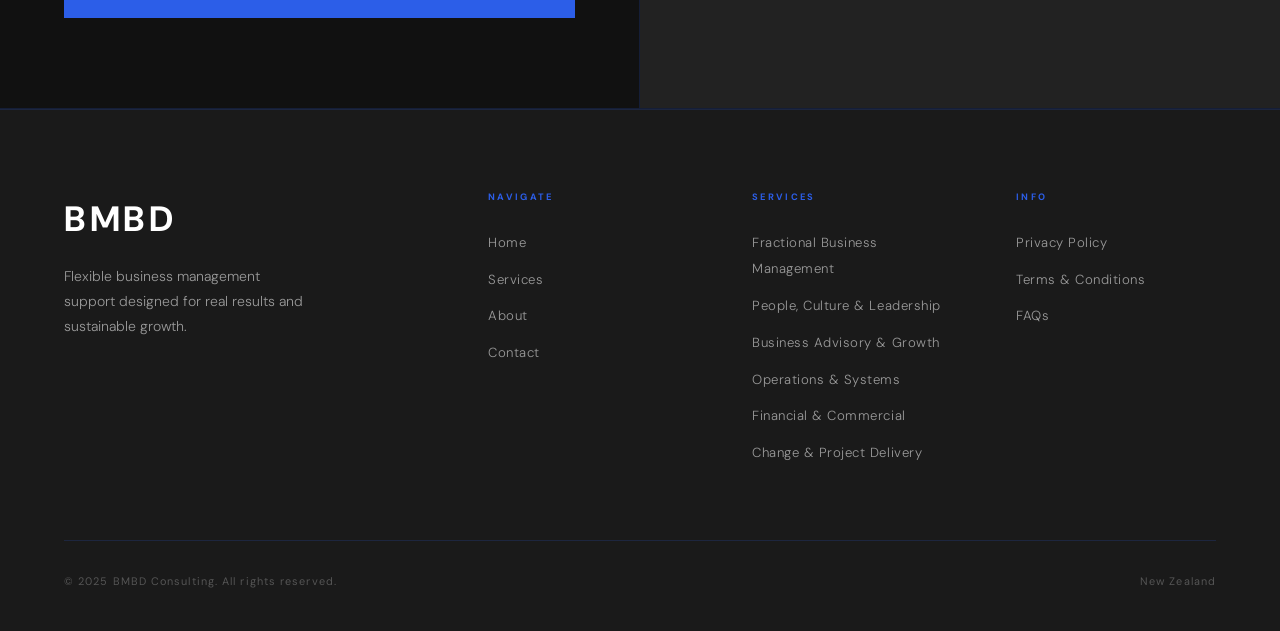
==== commit 4b728e42: "Switch primary accent to blue (#2C5EE8), keep coral as secondary Co-Authored-By: Claude Sonnet 4.6 <" ====
--- a/index.html
+++ b/index.html
@@ -105,8 +105,8 @@
       <div class="hero-visual">
         <svg class="hero-badge" viewBox="0 0 90 90" xmlns="http://www.w3.org/2000/svg">
           <defs><path id="bp" d="M45,45 m-32,0 a32,32 0 1,1 64,0 a32,32 0 1,1-64,0"/></defs>
-          <text font-family="'DM Sans',sans-serif" font-size="8.5" font-weight="700" letter-spacing="3.8" fill="#FF6B6B" opacity="0.85"><textPath href="#bp">BUSINESS · CONSULTING · </textPath></text>
-          <circle cx="45" cy="45" r="4" fill="#FF6B6B" opacity="0.6"/>
+          <text font-family="'DM Sans',sans-serif" font-size="8.5" font-weight="700" letter-spacing="3.8" fill="#2C5EE8" opacity="0.85"><textPath href="#bp">BUSINESS · CONSULTING · </textPath></text>
+          <circle cx="45" cy="45" r="4" fill="#2C5EE8" opacity="0.6"/>
         </svg>
         <img src="img-hero.svg" alt="Business consulting" class="hero-visual-img"/>
       </div>
--- a/css/global.css
+++ b/css/global.css
@@ -12,13 +12,13 @@
   --ink2:         #E0E0E0;
   --ink3:         #999999;
   --ink4:         #555555;
-  --gold:         #FF6B6B;
-  --gold2:        #FF8E8E;
-  --gold-faint:   rgba(255,107,107,0.10);
-  --border:       rgba(255,107,107,0.18);
-  --border2:      rgba(255,107,107,0.35);
-  --blue:         #2C5EE8;
-  --blue2:        #5580FF;
+  --gold:         #2C5EE8;
+  --gold2:        #5580FF;
+  --gold-faint:   rgba(44,94,232,0.10);
+  --border:       rgba(44,94,232,0.18);
+  --border2:      rgba(44,94,232,0.35);
+  --coral:        #FF6B6B;
+  --coral2:       #FF8E8E;
   --white:        #FFFFFF;
   --nav-h:        100px;
   --ease:         cubic-bezier(0.4, 0, 0.2, 1);
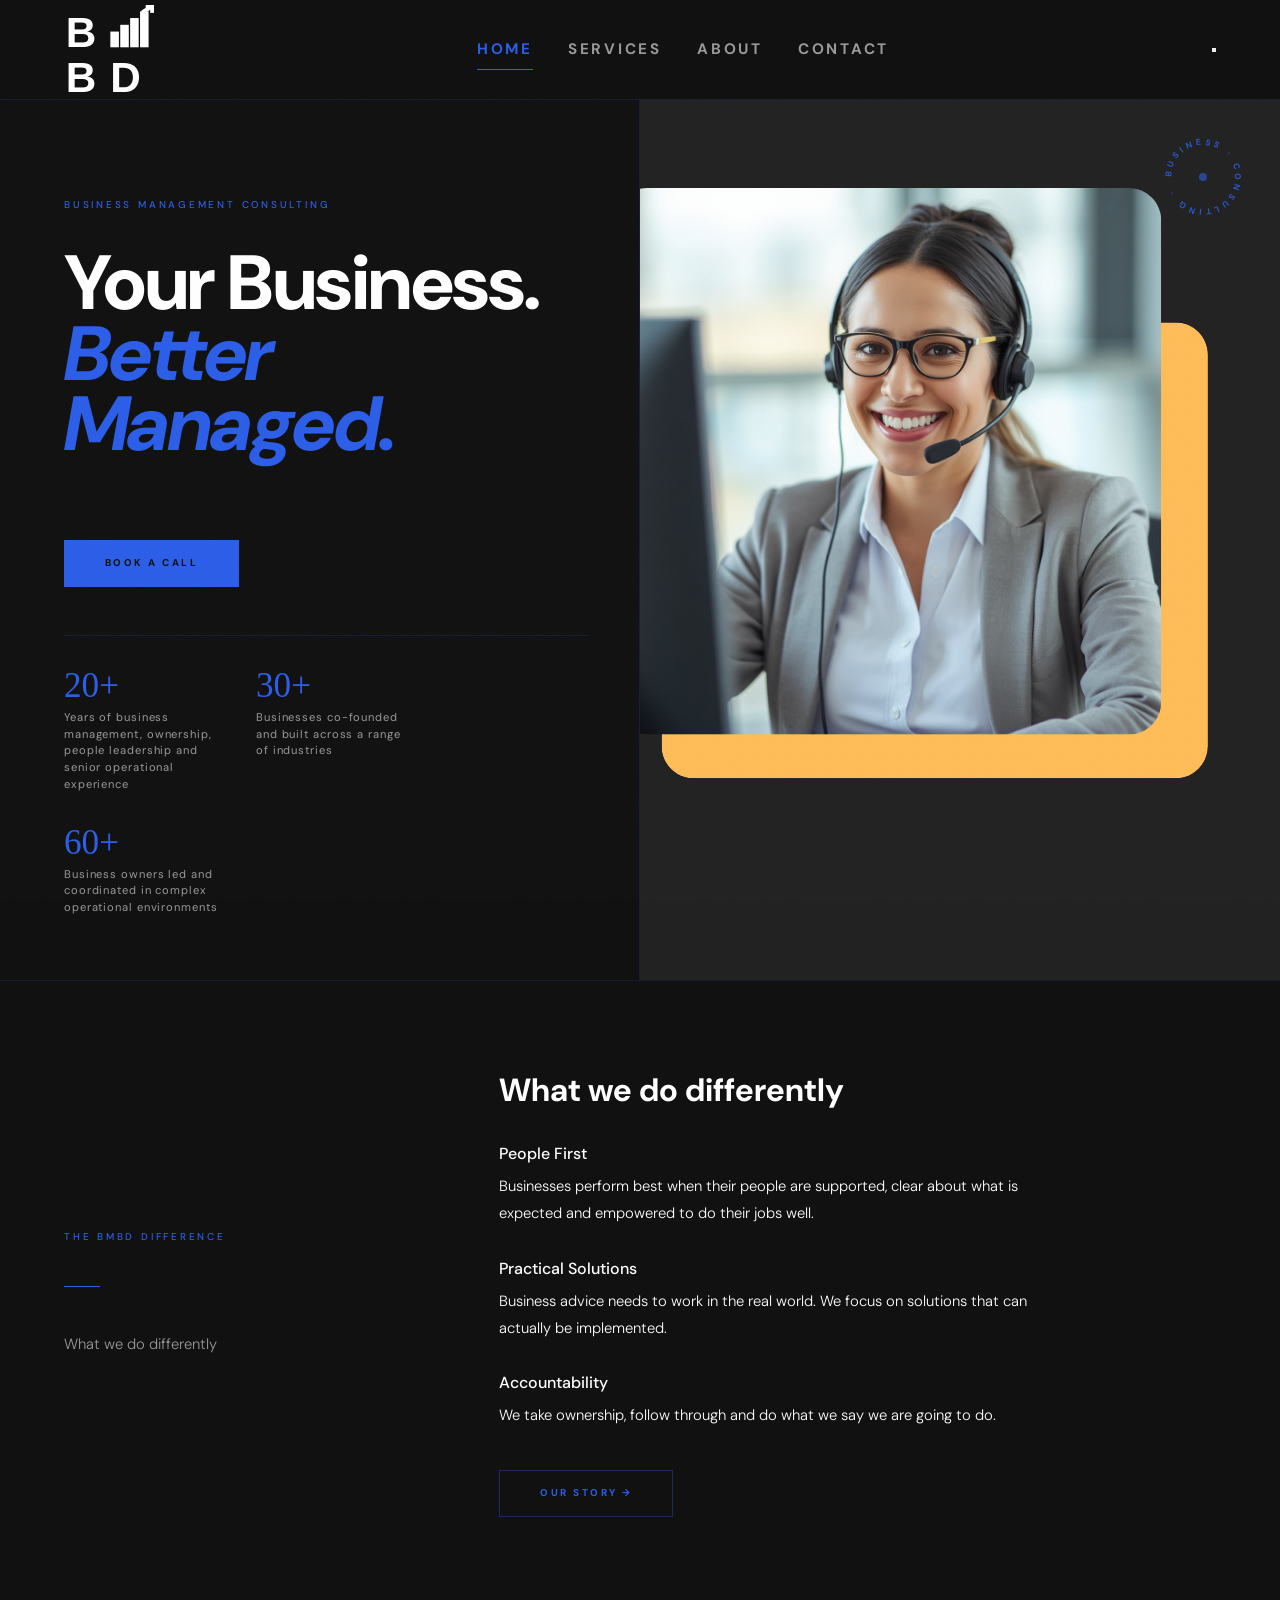
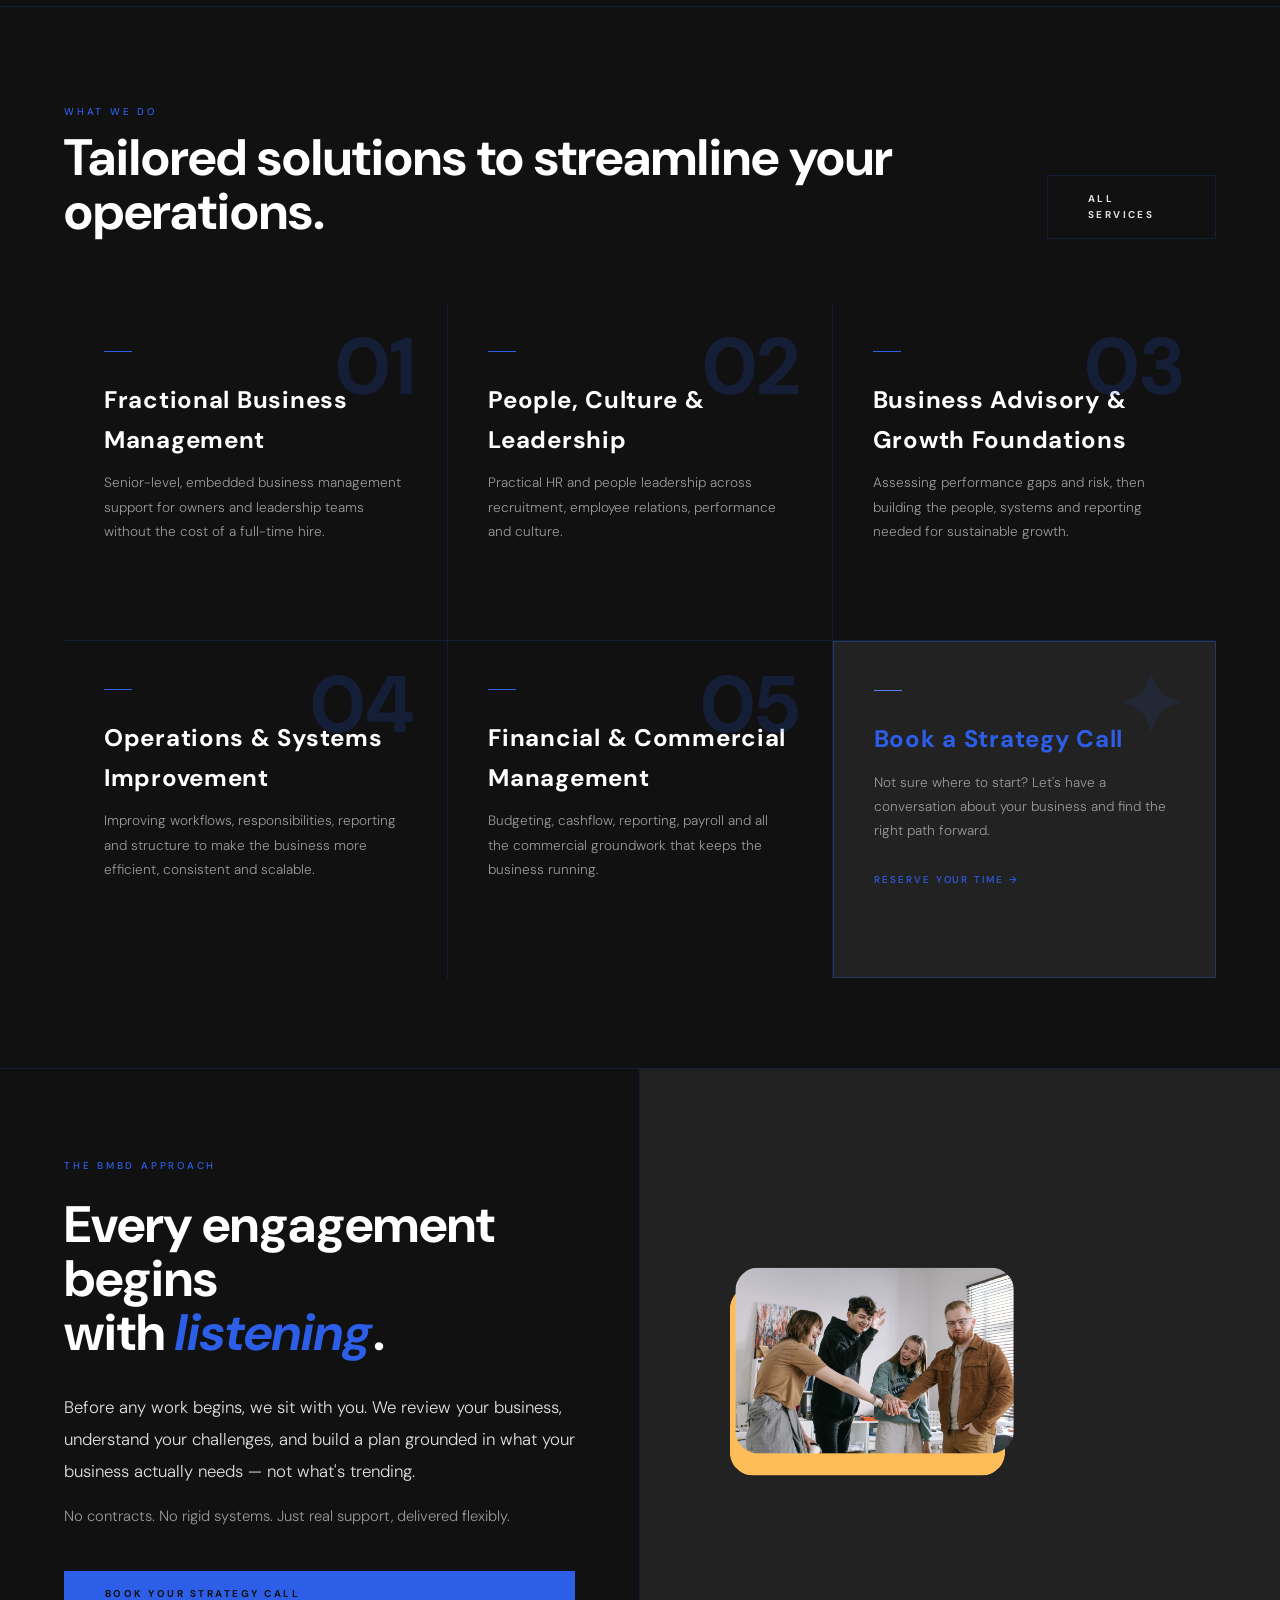
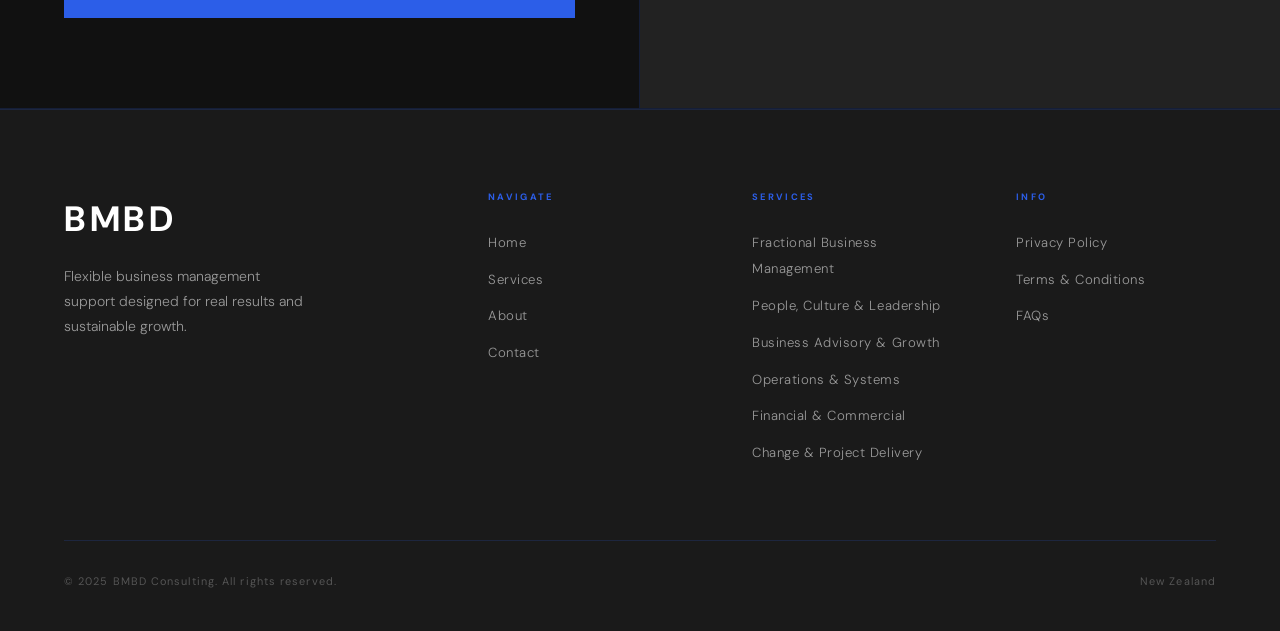
==== commit f4e4cf19: "Remove Book a Call button from nav on all pages Co-Authored-By: Claude Sonnet 4.6 <noreply@anthropic" ====
--- a/index.html
+++ b/index.html
@@ -64,7 +64,6 @@
   </ul>
   <div class="nav-right">
     <button class="theme-btn" aria-label="Toggle theme"></button>
-    <a href="contact.html" class="nav-book">Book a Call</a>
     <button class="hamburger" onclick="toggleMenu()" aria-label="Menu"><span></span><span></span><span></span></button>
   </div>
 </nav>
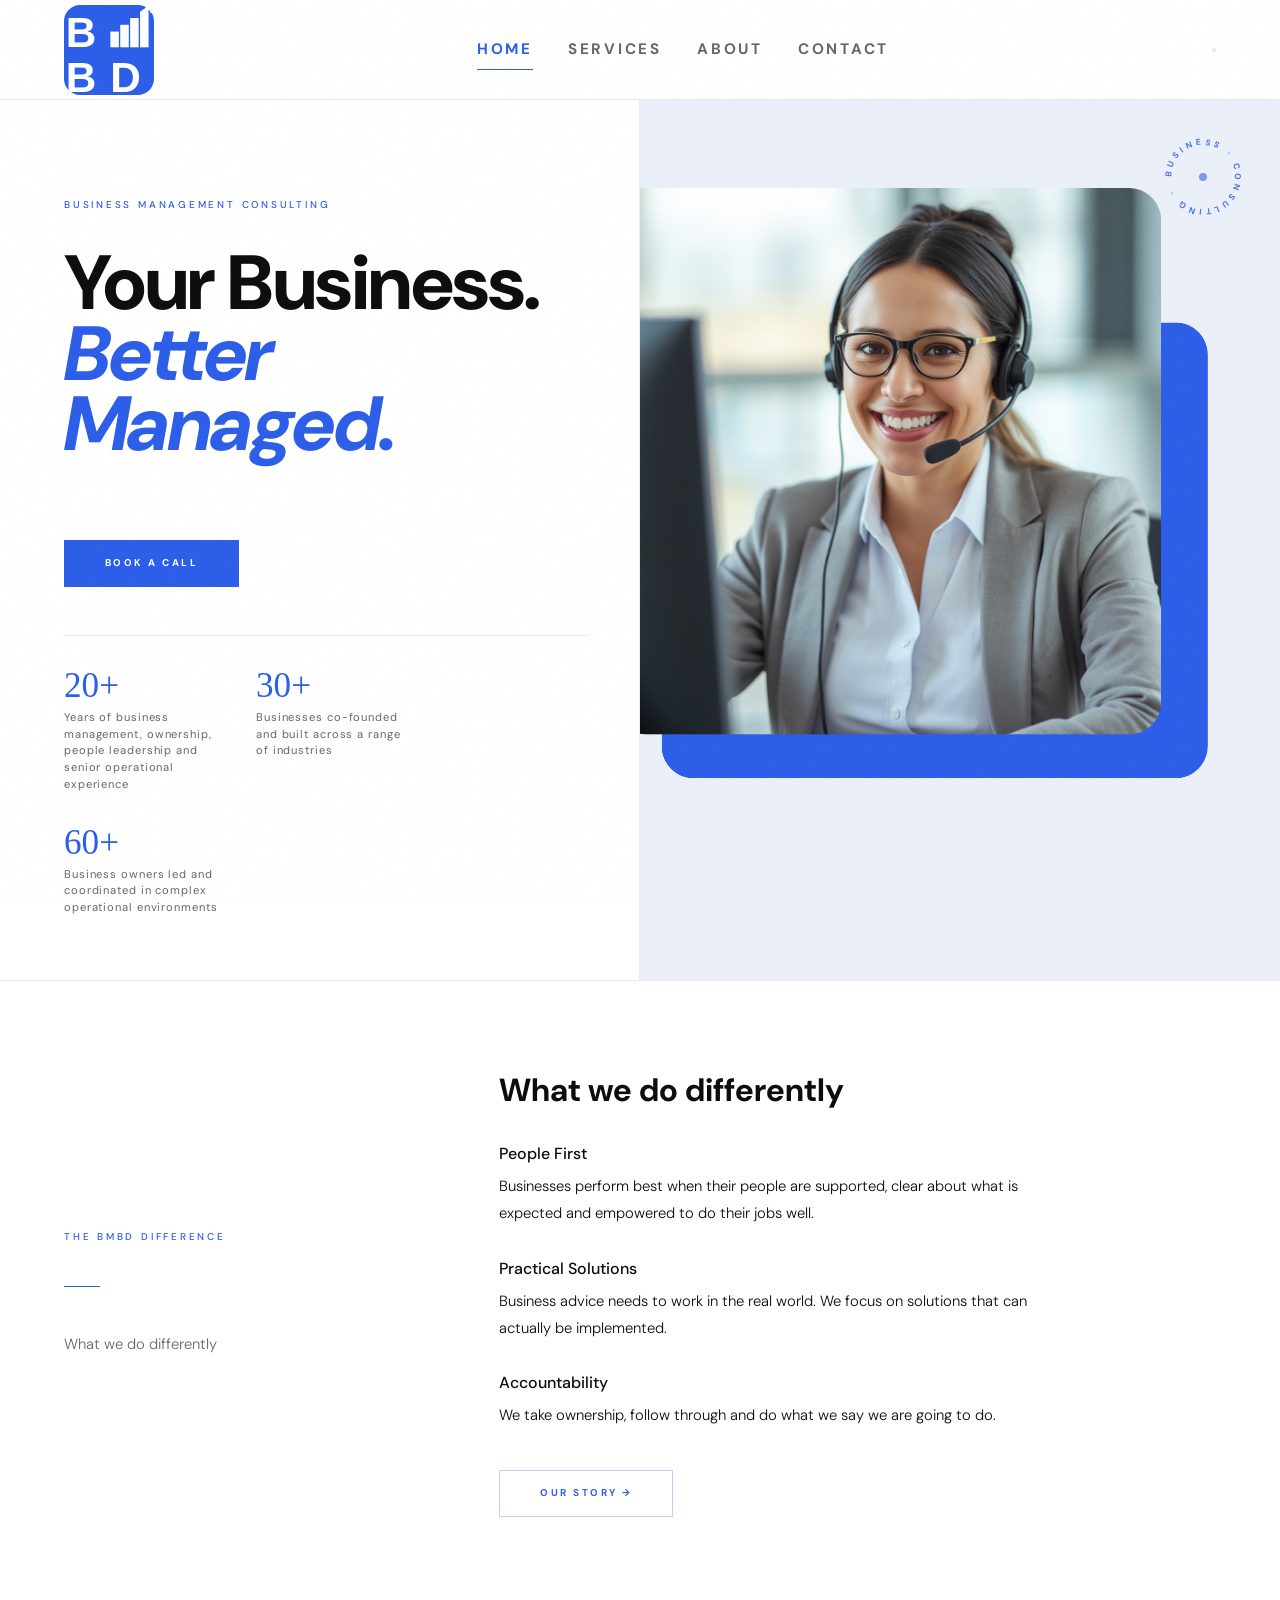
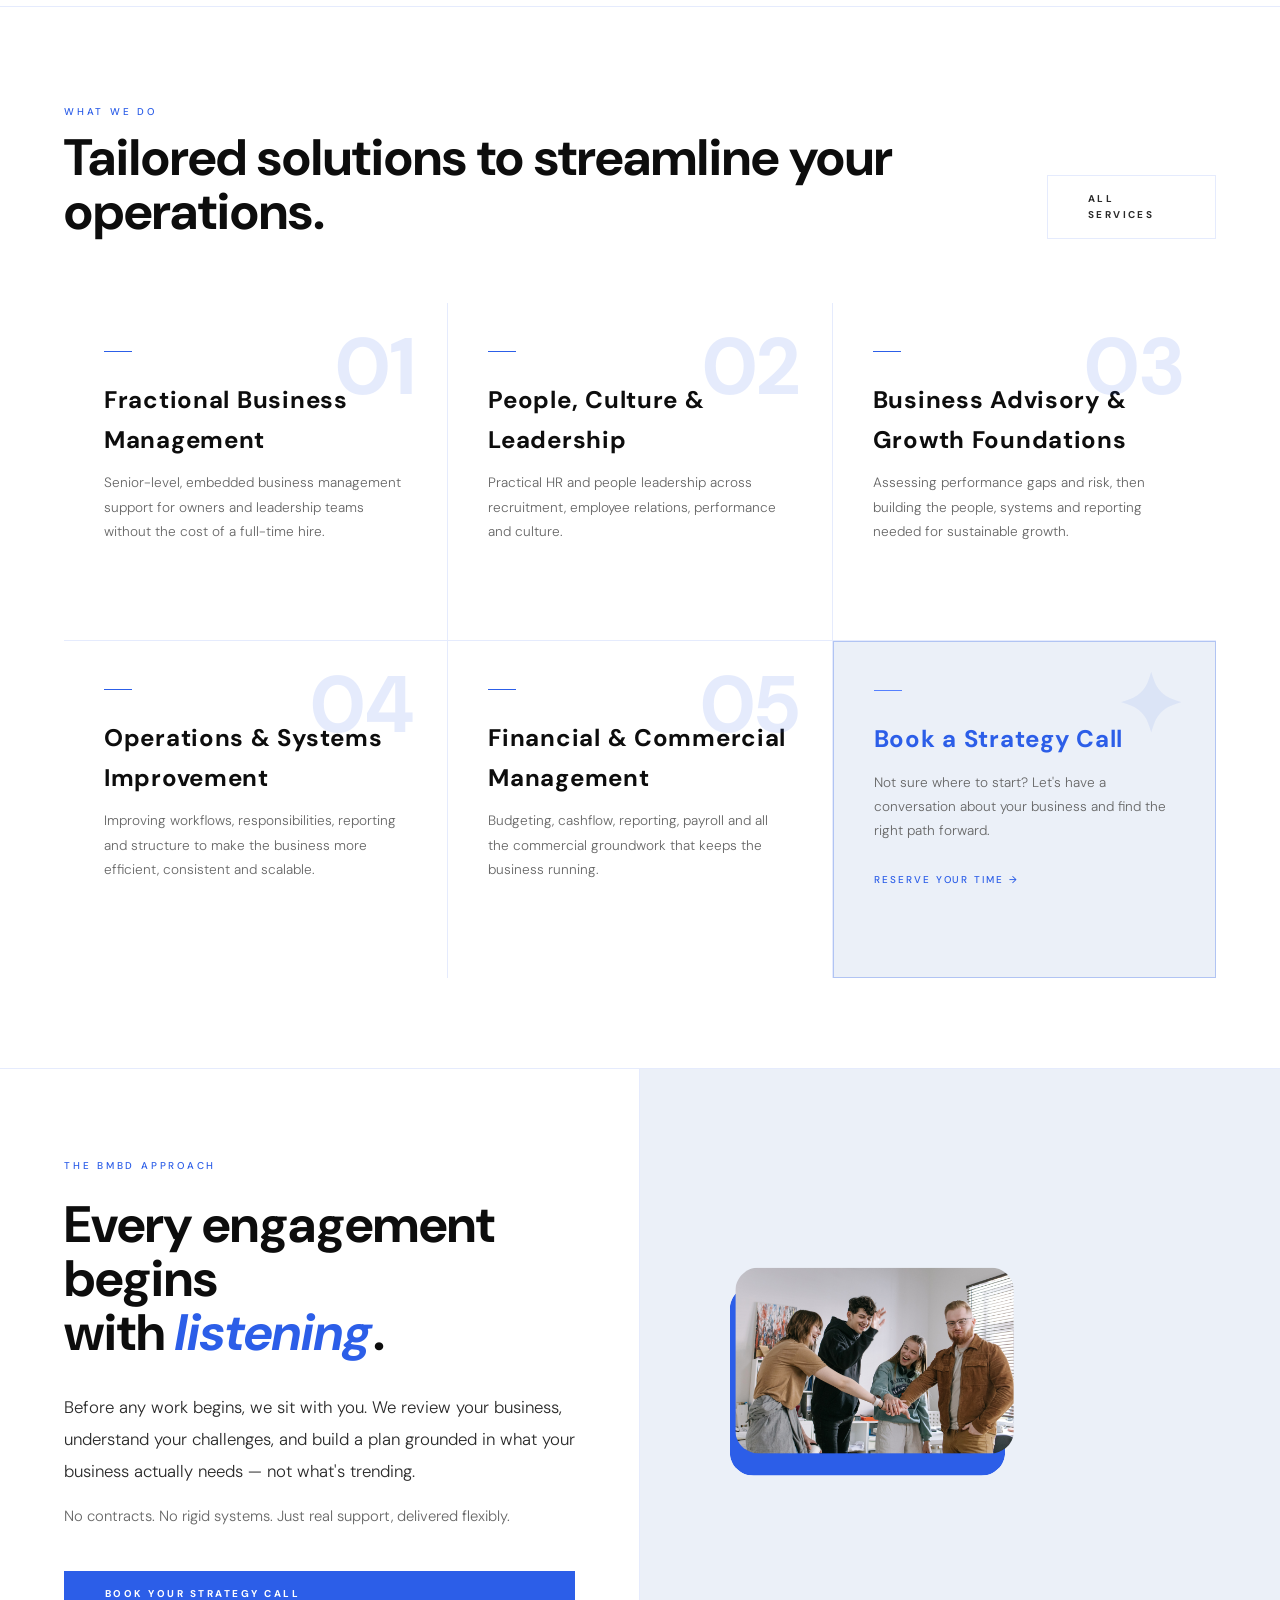
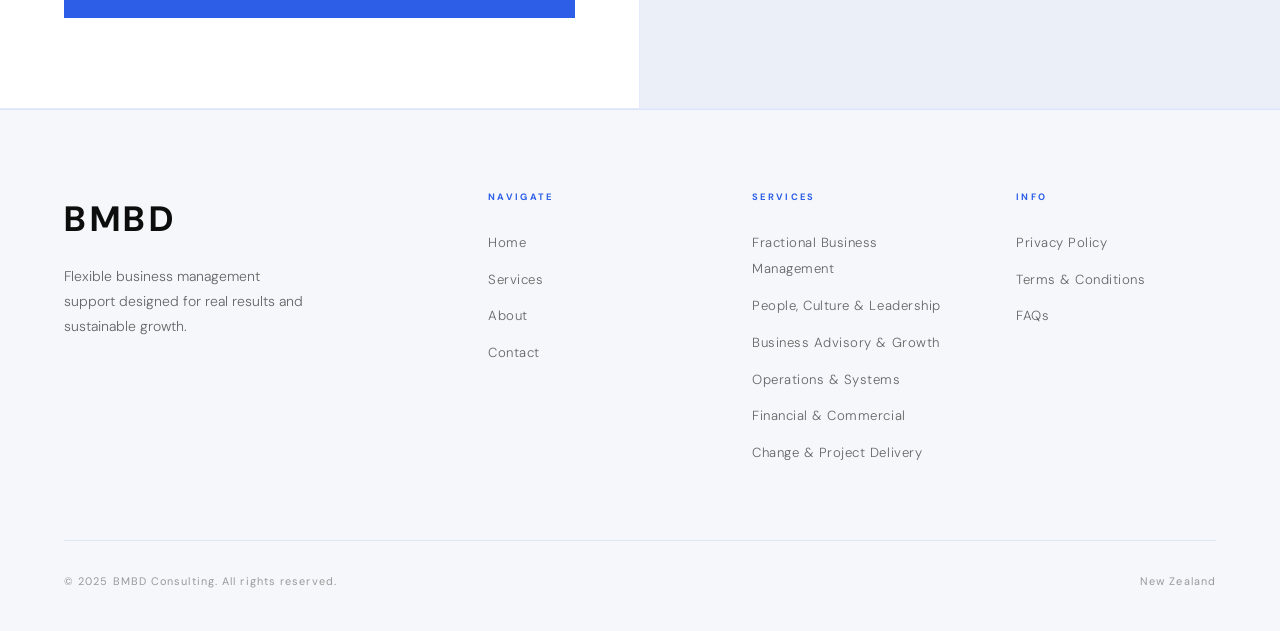
==== commit f3d38e80: "Fix logo to show blue rounded square on white background - Add blue rounded square background to log" ====
--- a/index.html
+++ b/index.html
@@ -37,7 +37,7 @@
 <style>
 .nav-logo-img { height:90px;width:auto;display:block;transition:opacity 0.2s; }
 .nav-logo-img:hover { opacity:0.8; }
-[data-theme="light"] .nav-logo-img { filter:brightness(0) invert(0); }
+[data-theme="light"] .nav-logo-img { filter:none; }
 .hero-visual-img { width:100%;height:100%;object-fit:cover;object-position:center top;display:block; }
 .ritual-full-img { width:100%;height:100%;object-fit:cover;object-position:center;display:block;min-height:400px; }
 .hero-stats {
--- a/css/global.css
+++ b/css/global.css
@@ -3,7 +3,28 @@
 *, *::before, *::after { box-sizing: border-box; margin: 0; padding: 0; }
 
 :root {
-  /* DARK (default) — coral / blue / black / white */
+  /* LIGHT (default) */
+  --bg:           #FFFFFF;
+  --bg2:          #F5F7FA;
+  --bg3:          #EBF0F8;
+  --surface:      #E0E6F0;
+  --ink:          #0D0D0D;
+  --ink2:         #2A2A2A;
+  --ink3:         #666666;
+  --ink4:         #999999;
+  --gold:         #2C5EE8;
+  --gold2:        #5580FF;
+  --gold-faint:   rgba(44,94,232,0.08);
+  --border:       rgba(44,94,232,0.12);
+  --border2:      rgba(44,94,232,0.30);
+  --coral:        #FF6B6B;
+  --coral2:       #FF8E8E;
+  --white:        #FFFFFF;
+  --nav-h:        100px;
+  --ease:         cubic-bezier(0.4, 0, 0.2, 1);
+}
+
+[data-theme="dark"] {
   --bg:           #111111;
   --bg2:          #1A1A1A;
   --bg3:          #222222;
@@ -12,16 +33,9 @@
   --ink2:         #E0E0E0;
   --ink3:         #999999;
   --ink4:         #555555;
-  --gold:         #2C5EE8;
-  --gold2:        #5580FF;
   --gold-faint:   rgba(44,94,232,0.10);
   --border:       rgba(44,94,232,0.18);
   --border2:      rgba(44,94,232,0.35);
-  --coral:        #FF6B6B;
-  --coral2:       #FF8E8E;
-  --white:        #FFFFFF;
-  --nav-h:        100px;
-  --ease:         cubic-bezier(0.4, 0, 0.2, 1);
 }
 
 html { scroll-behavior: smooth; }
@@ -53,12 +67,14 @@
   height: var(--nav-h);
   display: flex; align-items: center; justify-content: space-between;
   padding: 0 5vw;
-  background: rgba(17,17,17,0.92);
+  background: rgba(255,255,255,0.95);
   backdrop-filter: blur(18px);
   -webkit-backdrop-filter: blur(18px);
   border-bottom: 1px solid var(--border);
   transition: background 0.45s var(--ease), border-color 0.45s var(--ease);
 }
+
+[data-theme="dark"] nav { background: rgba(17,17,17,0.92); }
 
 .nav-logo {
   font-family: 'DM Sans', sans-serif;
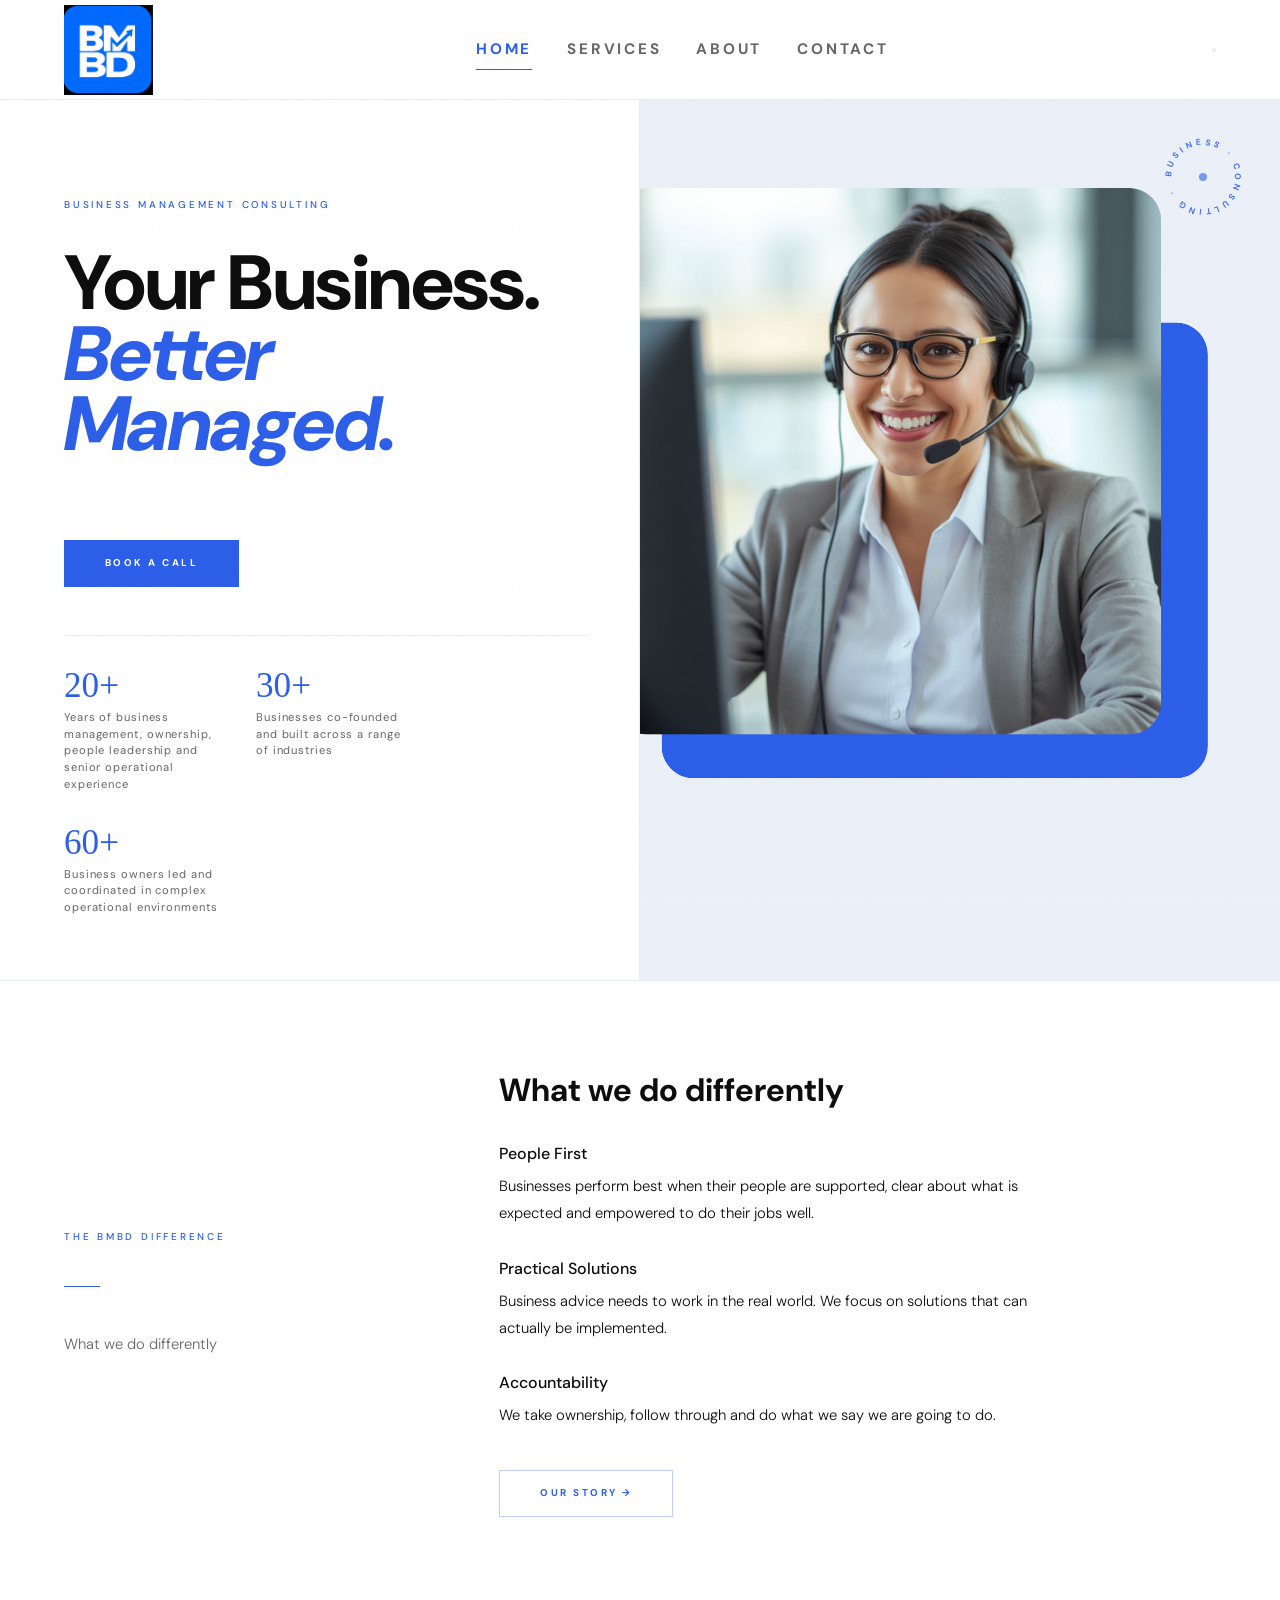
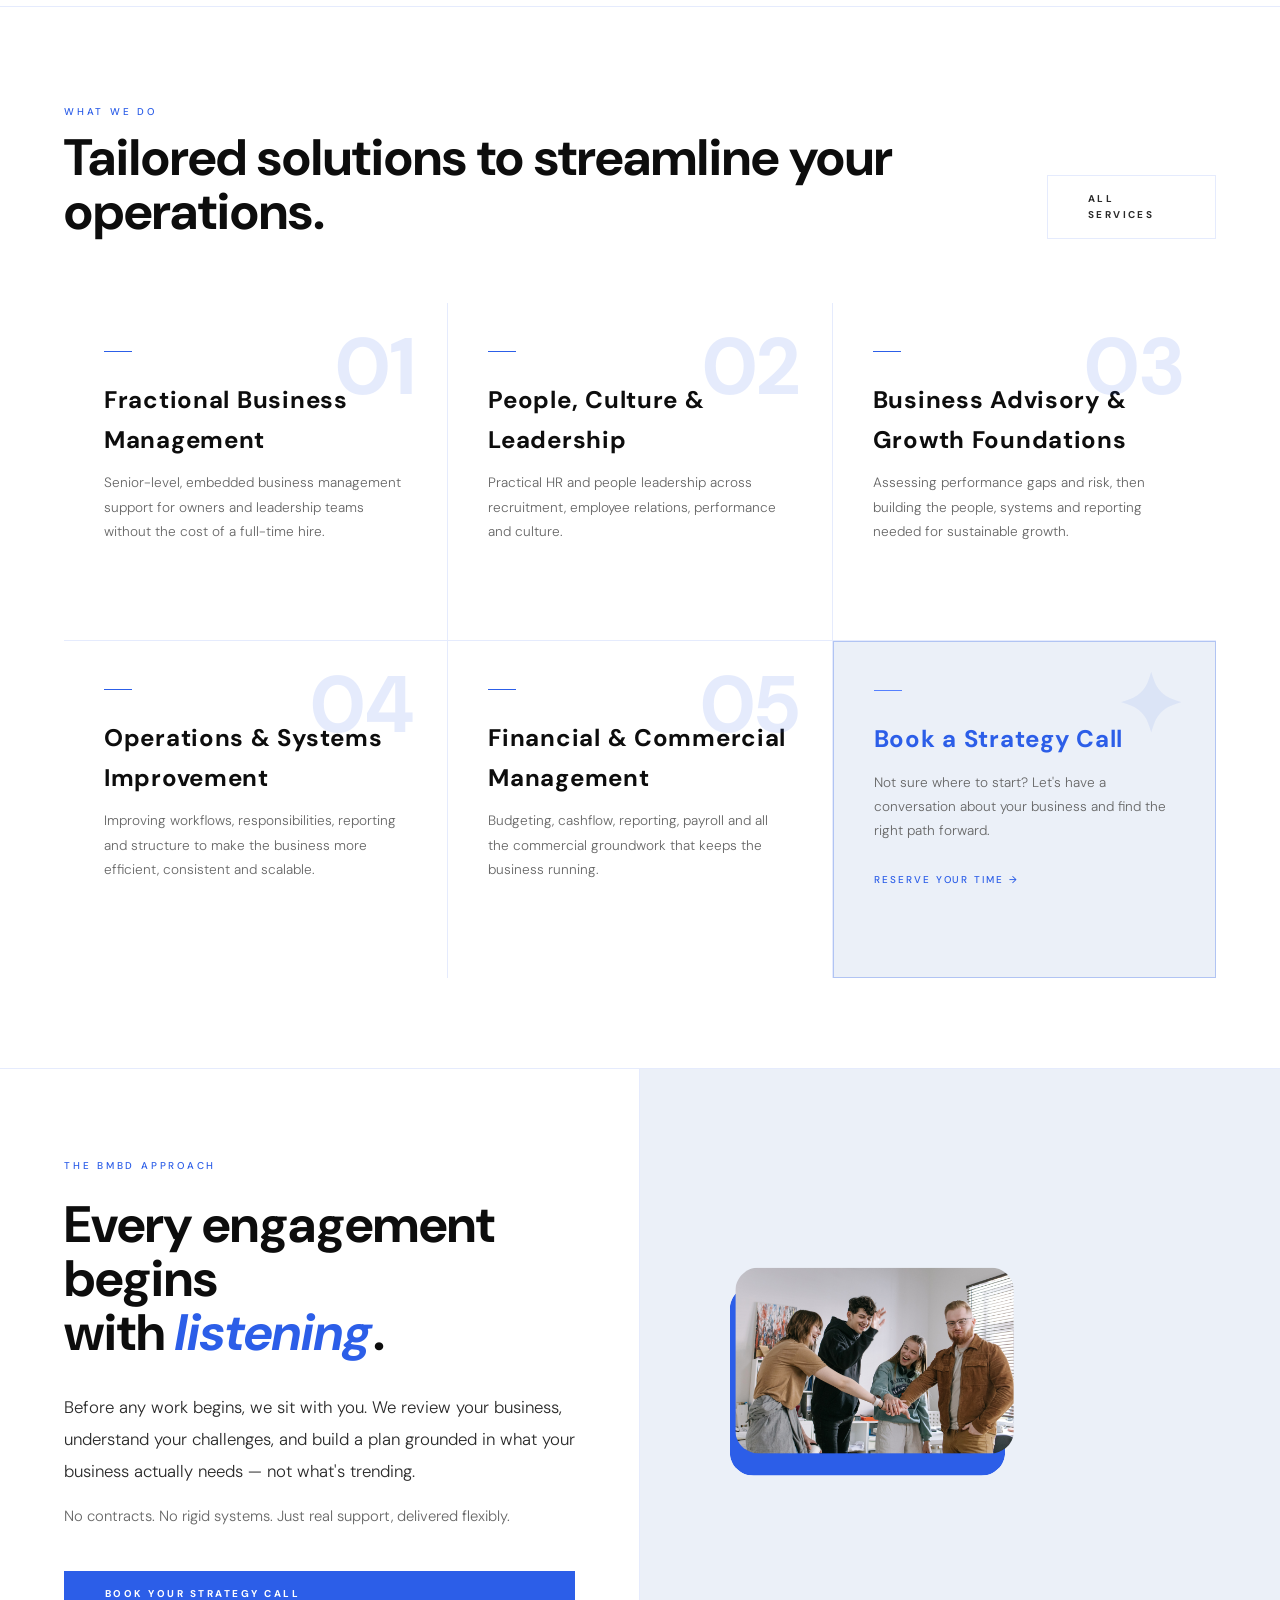
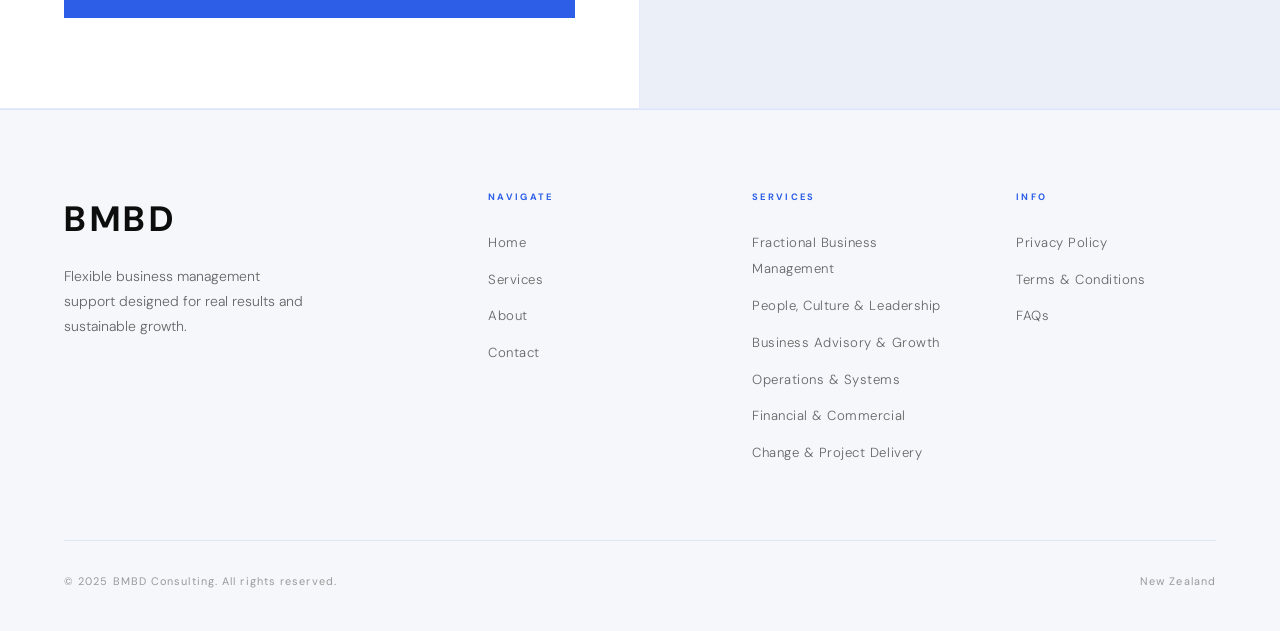
==== commit b2fd4e21: "Use provided logo PNG directly instead of recreated SVG Co-Authored-By: Claude Sonnet 4.6 <noreply@a" ====
--- a/index.html
+++ b/index.html
@@ -55,7 +55,7 @@
 </head>
 <body>
 <nav>
-  <a href="index.html"><img src="logo.svg" alt="BMBD Consulting" class="nav-logo-img"/></a>
+  <a href="index.html"><img src="logo.png" alt="BMBD Consulting" class="nav-logo-img"/></a>
   <ul class="nav-links">
     <li><a href="index.html">Home</a></li>
     <li><a href="services.html">Services</a></li>
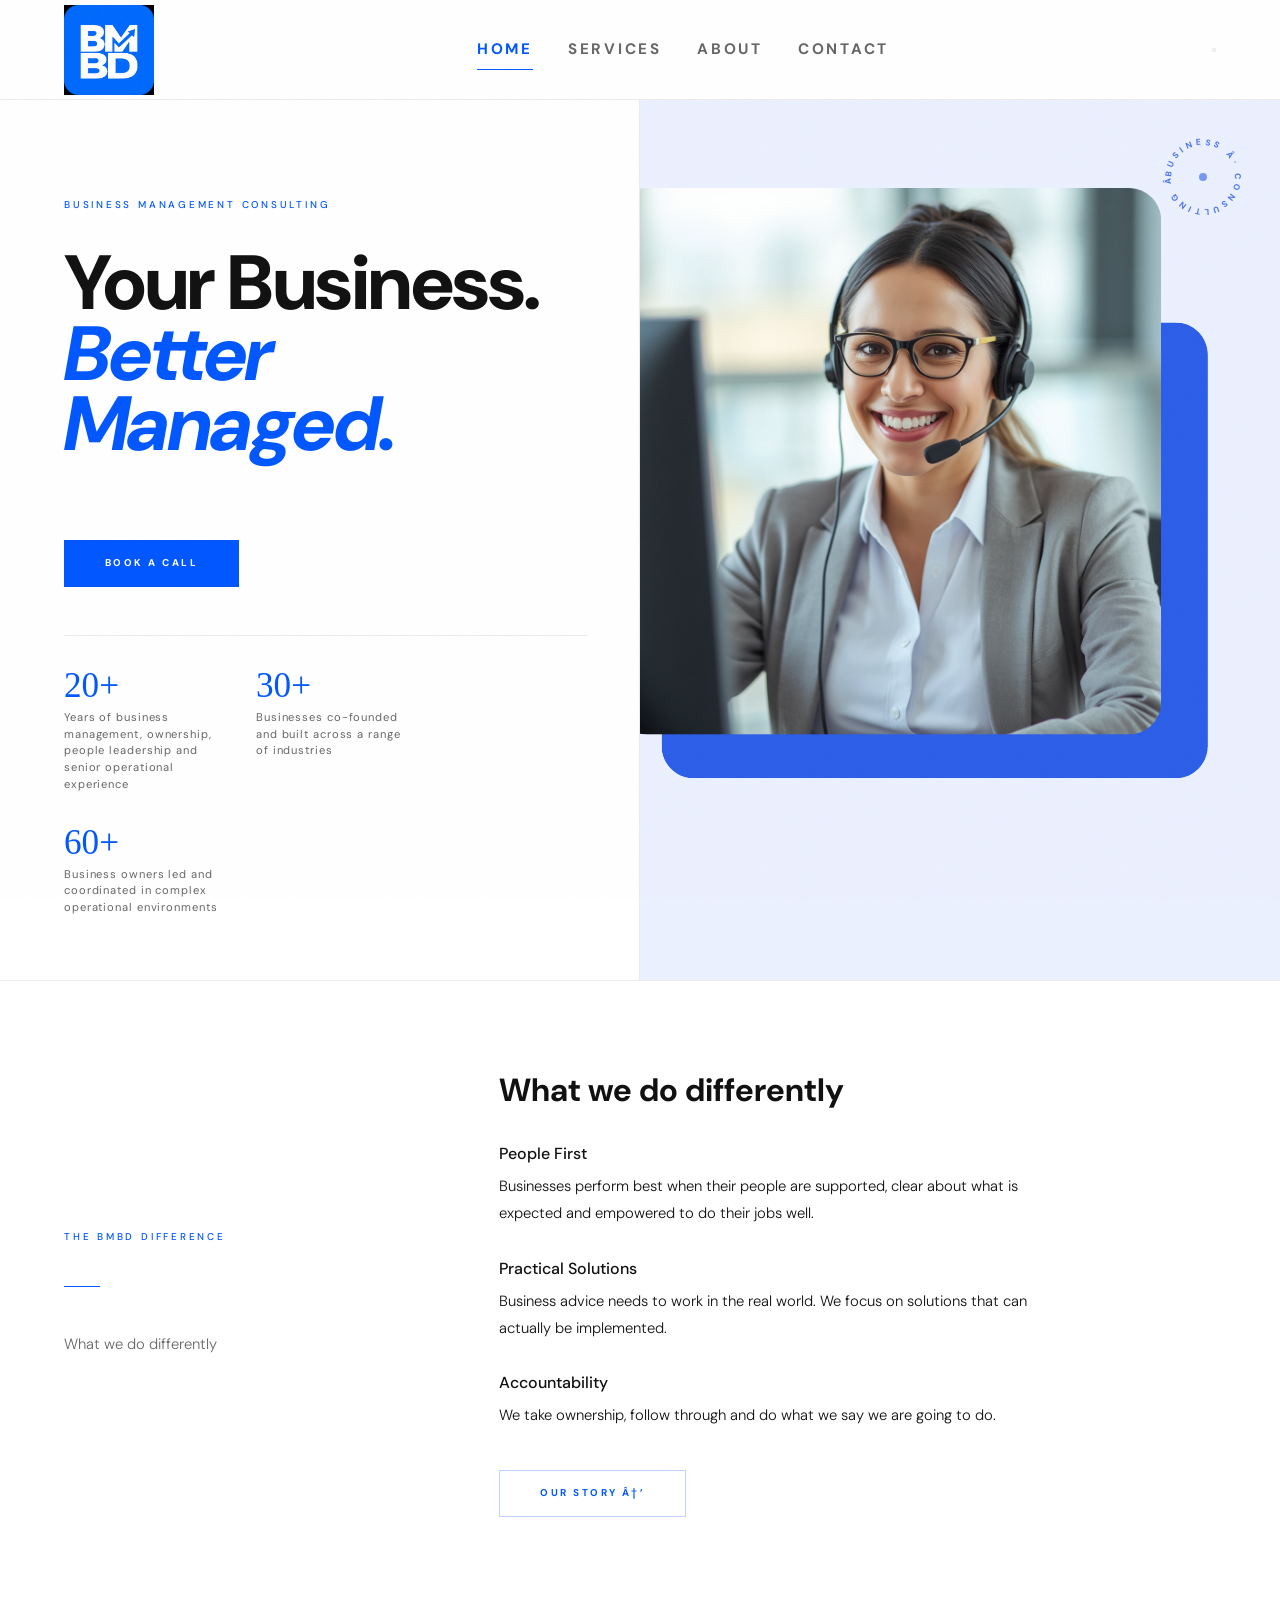
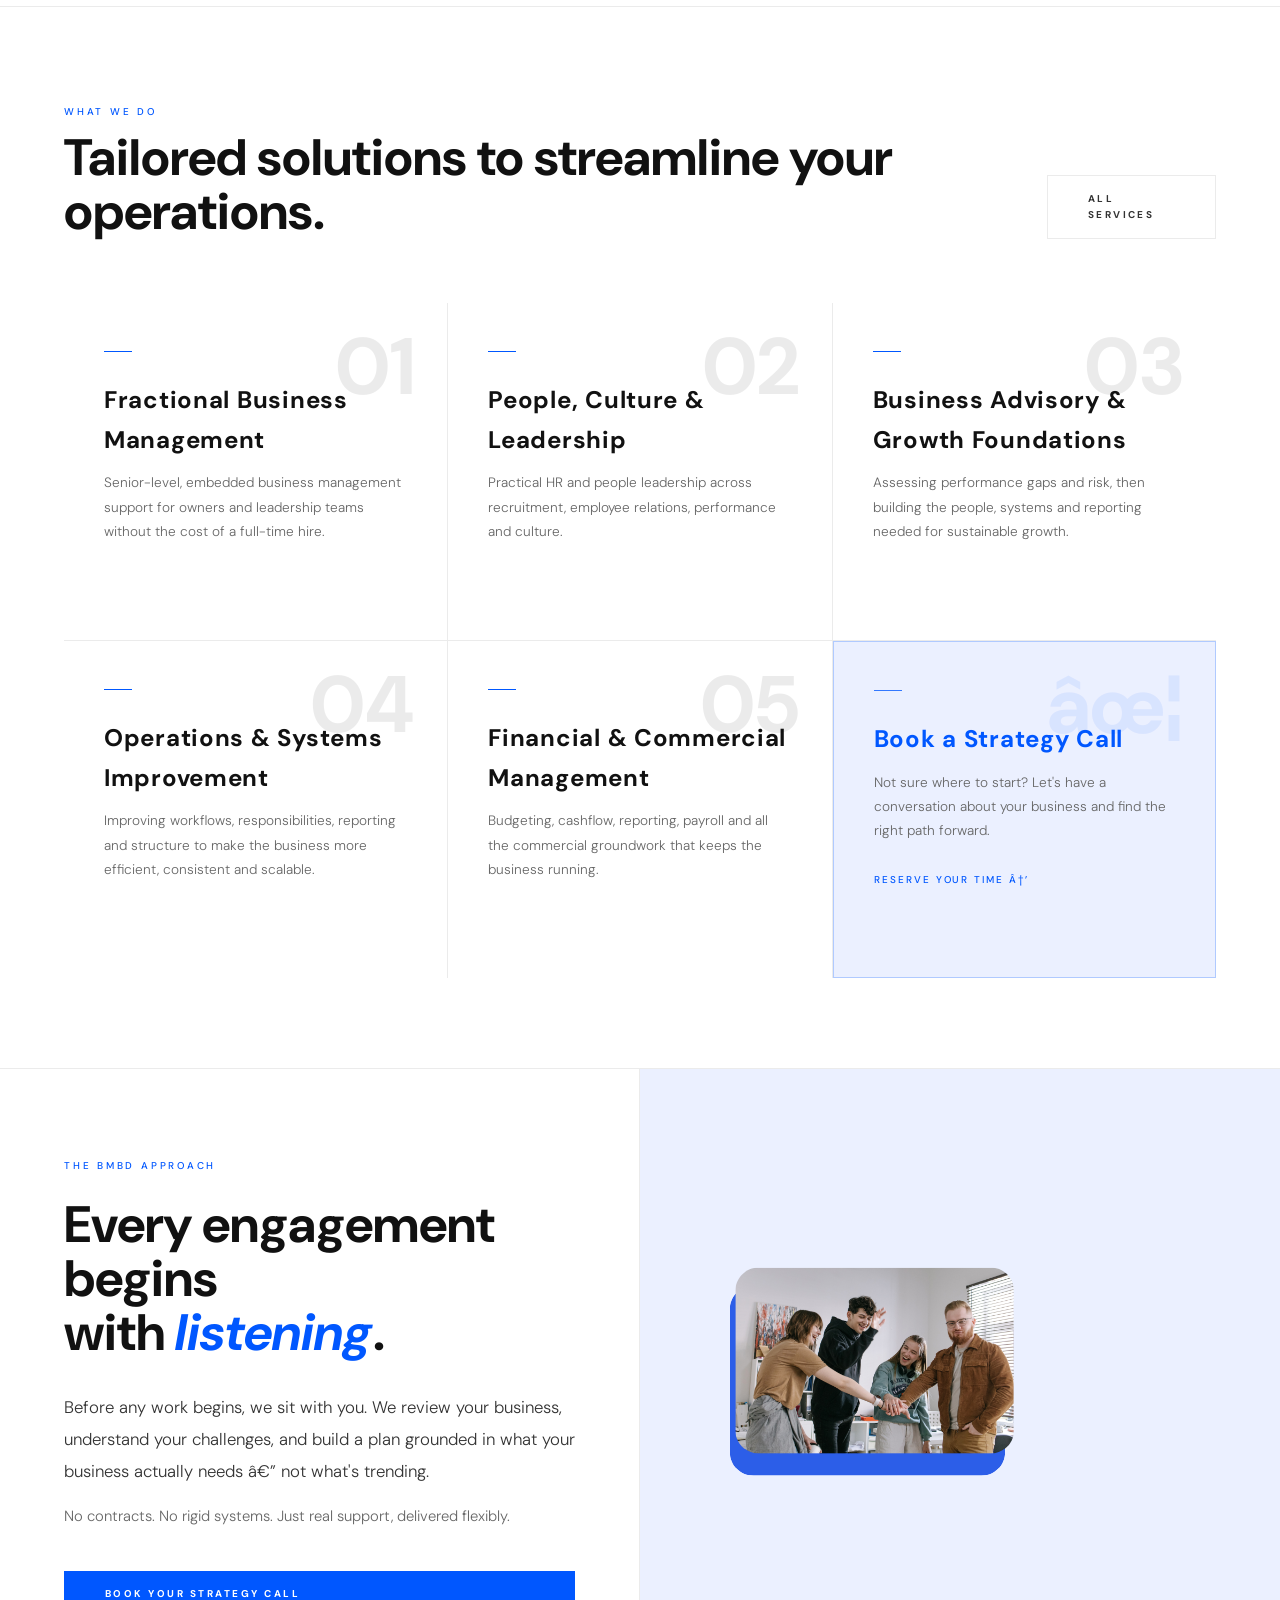
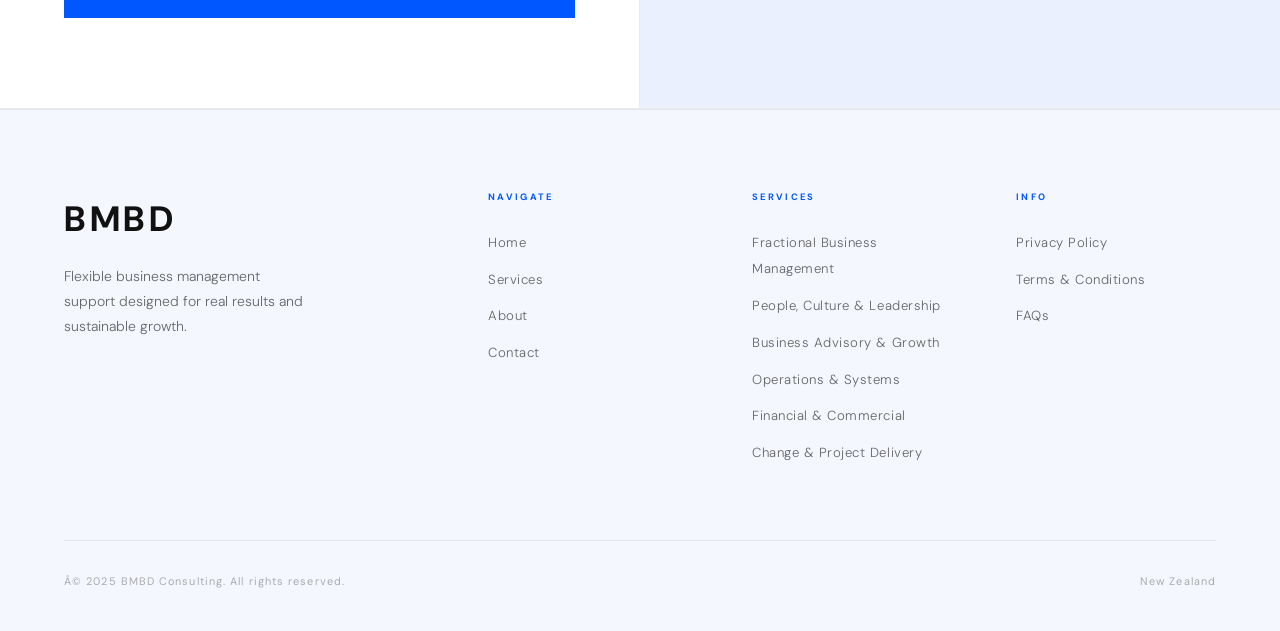
==== commit 39ebedc5: "Use actual BMBD logo image (logo.jpg) instead of SVG recreation Co-Authored-By: Claude Sonnet 4.6 <n" ====
--- a/index.html
+++ b/index.html
@@ -1,20 +1,20 @@
-<!DOCTYPE html>
+﻿<!DOCTYPE html>
 <html lang="en">
 <head>
 <meta charset="UTF-8"/>
 <meta name="viewport" content="width=device-width,initial-scale=1.0"/>
-<title>BMBD — Business Management Consulting | New Zealand</title>
-<meta name="description" content="Flexible, hands-on business management consulting for New Zealand businesses. HR, operations optimisation, and growth strategy — no contracts, real results."/>
+<title>BMBD â€” Business Management Consulting | New Zealand</title>
+<meta name="description" content="Flexible, hands-on business management consulting for New Zealand businesses. HR, operations optimisation, and growth strategy â€” no contracts, real results."/>
 <meta name="robots" content="index, follow"/>
 <link rel="canonical" href="https://bmbd.co.nz/"/>
 <meta property="og:type" content="website"/>
 <meta property="og:url" content="https://bmbd.co.nz/"/>
-<meta property="og:title" content="BMBD — Business Management Consulting | New Zealand"/>
-<meta property="og:description" content="Flexible, hands-on business management consulting for New Zealand businesses. HR, operations optimisation, and growth strategy — no contracts, real results."/>
+<meta property="og:title" content="BMBD â€” Business Management Consulting | New Zealand"/>
+<meta property="og:description" content="Flexible, hands-on business management consulting for New Zealand businesses. HR, operations optimisation, and growth strategy â€” no contracts, real results."/>
 <meta property="og:site_name" content="BMBD Consulting"/>
 <meta name="twitter:card" content="summary_large_image"/>
-<meta name="twitter:title" content="BMBD — Business Management Consulting | New Zealand"/>
-<meta name="twitter:description" content="Flexible, hands-on business management consulting for New Zealand businesses. HR, operations optimisation, and growth strategy — no contracts, real results."/>
+<meta name="twitter:title" content="BMBD â€” Business Management Consulting | New Zealand"/>
+<meta name="twitter:description" content="Flexible, hands-on business management consulting for New Zealand businesses. HR, operations optimisation, and growth strategy â€” no contracts, real results."/>
 <link rel="preconnect" href="https://fonts.googleapis.com"/>
 <link rel="preconnect" href="https://fonts.gstatic.com" crossorigin/>
 <link href="https://fonts.googleapis.com/css2?family=DM+Sans:ital,opsz,wght@0,9..40,300;0,9..40,400;0,9..40,500;0,9..40,700;0,9..40,800;1,9..40,300;1,9..40,400;1,9..40,700&display=swap" rel="stylesheet"/>
@@ -23,7 +23,7 @@
   "@context": "https://schema.org",
   "@type": "ProfessionalService",
   "name": "BMBD Consulting",
-  "description": "Flexible, hands-on business management consulting for New Zealand businesses. HR, operations optimisation, and growth strategy — no contracts, real results.",
+  "description": "Flexible, hands-on business management consulting for New Zealand businesses. HR, operations optimisation, and growth strategy â€” no contracts, real results.",
   "url": "https://bmbd.co.nz",
   "email": "hello@bmbd.co.nz",
   "areaServed": "New Zealand",
@@ -37,7 +37,7 @@
 <style>
 .nav-logo-img { height:90px;width:auto;display:block;transition:opacity 0.2s; }
 .nav-logo-img:hover { opacity:0.8; }
-[data-theme="light"] .nav-logo-img { filter:none; }
+
 .hero-visual-img { width:100%;height:100%;object-fit:cover;object-position:center top;display:block; }
 .ritual-full-img { width:100%;height:100%;object-fit:cover;object-position:center;display:block;min-height:400px; }
 .hero-stats {
@@ -55,7 +55,7 @@
 </head>
 <body>
 <nav>
-  <a href="index.html"><img src="logo.png" alt="BMBD Consulting" class="nav-logo-img"/></a>
+  <a href="index.html"><img src="logo.jpg" alt="BMBD Consulting" class="nav-logo-img"/></a>
   <ul class="nav-links">
     <li><a href="index.html">Home</a></li>
     <li><a href="services.html">Services</a></li>
@@ -104,7 +104,7 @@
       <div class="hero-visual">
         <svg class="hero-badge" viewBox="0 0 90 90" xmlns="http://www.w3.org/2000/svg">
           <defs><path id="bp" d="M45,45 m-32,0 a32,32 0 1,1 64,0 a32,32 0 1,1-64,0"/></defs>
-          <text font-family="'DM Sans',sans-serif" font-size="8.5" font-weight="700" letter-spacing="3.8" fill="#2C5EE8" opacity="0.85"><textPath href="#bp">BUSINESS · CONSULTING · </textPath></text>
+          <text font-family="'DM Sans',sans-serif" font-size="8.5" font-weight="700" letter-spacing="3.8" fill="#2C5EE8" opacity="0.85"><textPath href="#bp">BUSINESS Â· CONSULTING Â· </textPath></text>
           <circle cx="45" cy="45" r="4" fill="#2C5EE8" opacity="0.6"/>
         </svg>
         <img src="img-hero.svg" alt="Business consulting" class="hero-visual-img"/>
@@ -134,7 +134,7 @@
           <span class="diff-item-body">We take ownership, follow through and do what we say we are going to do.</span>
         </li>
       </ul>
-      <a href="about.html" class="btn btn-outline">Our Story →</a>
+      <a href="about.html" class="btn btn-outline">Our Story â†’</a>
     </div>
   </section>
   <!-- SERVICES -->
@@ -152,42 +152,42 @@
         <span class="product-num">01</span>
         <span class="product-name">Fractional Business Management</span>
         <p class="product-desc">Senior-level, embedded business management support for owners and leadership teams without the cost of a full-time hire.</p>
-        <span class="product-arrow">Discover →</span>
+        <span class="product-arrow">Discover â†’</span>
       </a>
       <a href="services.html" class="product-card reveal" style="transition-delay:0.08s;">
         <div class="product-card-line"></div>
         <span class="product-num">02</span>
         <span class="product-name">People, Culture & Leadership</span>
         <p class="product-desc">Practical HR and people leadership across recruitment, employee relations, performance and culture.</p>
-        <span class="product-arrow">Discover →</span>
+        <span class="product-arrow">Discover â†’</span>
       </a>
       <a href="services.html" class="product-card reveal" style="transition-delay:0.16s;">
         <div class="product-card-line"></div>
         <span class="product-num">03</span>
         <span class="product-name">Business Advisory & Growth Foundations</span>
         <p class="product-desc">Assessing performance gaps and risk, then building the people, systems and reporting needed for sustainable growth.</p>
-        <span class="product-arrow">Discover →</span>
+        <span class="product-arrow">Discover â†’</span>
       </a>
       <a href="services.html" class="product-card reveal" style="transition-delay:0.24s;">
         <div class="product-card-line"></div>
         <span class="product-num">04</span>
         <span class="product-name">Operations & Systems Improvement</span>
         <p class="product-desc">Improving workflows, responsibilities, reporting and structure to make the business more efficient, consistent and scalable.</p>
-        <span class="product-arrow">Discover →</span>
+        <span class="product-arrow">Discover â†’</span>
       </a>
       <a href="services.html" class="product-card reveal" style="transition-delay:0.32s;">
         <div class="product-card-line"></div>
         <span class="product-num">05</span>
         <span class="product-name">Financial & Commercial Management</span>
         <p class="product-desc">Budgeting, cashflow, reporting, payroll and all the commercial groundwork that keeps the business running.</p>
-        <span class="product-arrow">Discover →</span>
+        <span class="product-arrow">Discover â†’</span>
       </a>
       <a href="contact.html" class="product-card reveal" style="transition-delay:0.40s;background:var(--bg3);border:1px solid var(--border2);">
         <div class="product-card-line" style="background:var(--gold2);"></div>
-        <span class="product-num" style="color:var(--gold-faint);">✦</span>
+        <span class="product-num" style="color:var(--gold-faint);">âœ¦</span>
         <span class="product-name" style="color:var(--gold);">Book a Strategy Call</span>
         <p class="product-desc">Not sure where to start? Let's have a conversation about your business and find the right path forward.</p>
-        <span class="product-arrow" style="opacity:1;transform:none;color:var(--gold);">Reserve your time →</span>
+        <span class="product-arrow" style="opacity:1;transform:none;color:var(--gold);">Reserve your time â†’</span>
       </a>
     </div>
   </section>
@@ -196,7 +196,7 @@
     <div class="ritual-text reveal">
       <span class="eyebrow" style="margin-bottom:1.5rem;display:block;">The BMBD Approach</span>
       <h2 class="display-md" style="margin-bottom:2rem;">Every engagement begins<br>with <em class="italic gold">listening</em>.</h2>
-      <p class="body-lg" style="margin-bottom:1rem;">Before any work begins, we sit with you. We review your business, understand your challenges, and build a plan grounded in what your business actually needs — not what's trending.</p>
+      <p class="body-lg" style="margin-bottom:1rem;">Before any work begins, we sit with you. We review your business, understand your challenges, and build a plan grounded in what your business actually needs â€” not what's trending.</p>
       <p class="body-md" style="margin-bottom:2.5rem;">No contracts. No rigid systems. Just real support, delivered flexibly.</p>
       <a href="contact.html" class="btn btn-gold">Book Your Strategy Call</a>
     </div>
@@ -241,7 +241,7 @@
     </div>
   </div>
   <div class="footer-bottom">
-    <span class="footer-copy">© 2025 BMBD Consulting. All rights reserved.</span>
+    <span class="footer-copy">Â© 2025 BMBD Consulting. All rights reserved.</span>
     <span class="footer-copy">New Zealand</span>
   </div>
 </footer>
@@ -249,3 +249,4 @@
 <script src="js/home.js"></script>
 </body>
 </html>
+
--- a/css/global.css
+++ b/css/global.css
@@ -3,39 +3,25 @@
 *, *::before, *::after { box-sizing: border-box; margin: 0; padding: 0; }
 
 :root {
-  /* LIGHT (default) */
+  /* LIGHT — white / blue / black */
   --bg:           #FFFFFF;
-  --bg2:          #F5F7FA;
-  --bg3:          #EBF0F8;
-  --surface:      #E0E6F0;
-  --ink:          #0D0D0D;
-  --ink2:         #2A2A2A;
+  --bg2:          #F5F7FF;
+  --bg3:          #EBF0FF;
+  --surface:      #FFFFFF;
+  --ink:          #111111;
+  --ink2:         #333333;
   --ink3:         #666666;
-  --ink4:         #999999;
-  --gold:         #2C5EE8;
-  --gold2:        #5580FF;
-  --gold-faint:   rgba(44,94,232,0.08);
-  --border:       rgba(44,94,232,0.12);
-  --border2:      rgba(44,94,232,0.30);
+  --ink4:         #AAAAAA;
+  --gold:         #0057FF;
+  --gold2:        #3378FF;
+  --gold-faint:   rgba(0,87,255,0.08);
+  --border:       rgba(0,0,0,0.08);
+  --border2:      rgba(0,87,255,0.25);
   --coral:        #FF6B6B;
   --coral2:       #FF8E8E;
   --white:        #FFFFFF;
   --nav-h:        100px;
   --ease:         cubic-bezier(0.4, 0, 0.2, 1);
-}
-
-[data-theme="dark"] {
-  --bg:           #111111;
-  --bg2:          #1A1A1A;
-  --bg3:          #222222;
-  --surface:      #2A2A2A;
-  --ink:          #FFFFFF;
-  --ink2:         #E0E0E0;
-  --ink3:         #999999;
-  --ink4:         #555555;
-  --gold-faint:   rgba(44,94,232,0.10);
-  --border:       rgba(44,94,232,0.18);
-  --border2:      rgba(44,94,232,0.35);
 }
 
 html { scroll-behavior: smooth; }
@@ -67,14 +53,12 @@
   height: var(--nav-h);
   display: flex; align-items: center; justify-content: space-between;
   padding: 0 5vw;
-  background: rgba(255,255,255,0.95);
+  background: rgba(255,255,255,0.96);
   backdrop-filter: blur(18px);
   -webkit-backdrop-filter: blur(18px);
   border-bottom: 1px solid var(--border);
   transition: background 0.45s var(--ease), border-color 0.45s var(--ease);
 }
-
-[data-theme="dark"] nav { background: rgba(17,17,17,0.92); }
 
 .nav-logo {
   font-family: 'DM Sans', sans-serif;
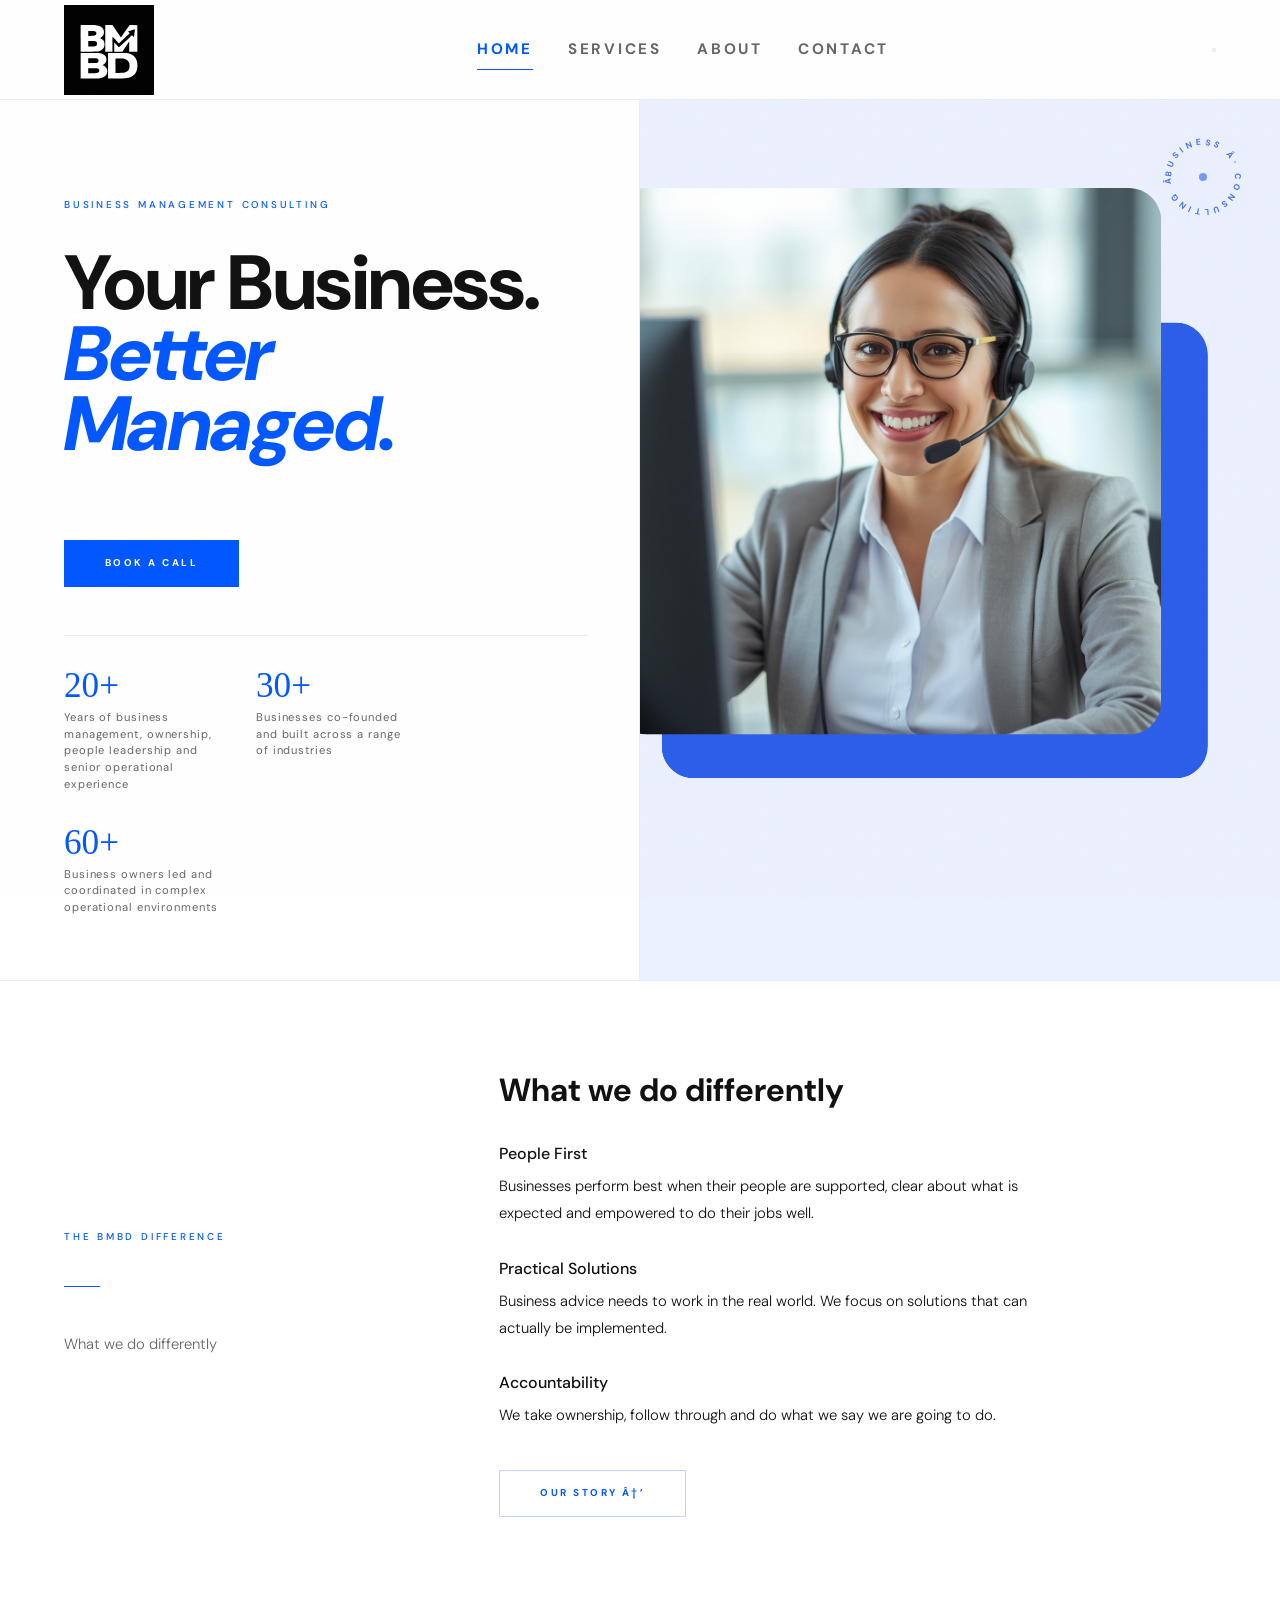
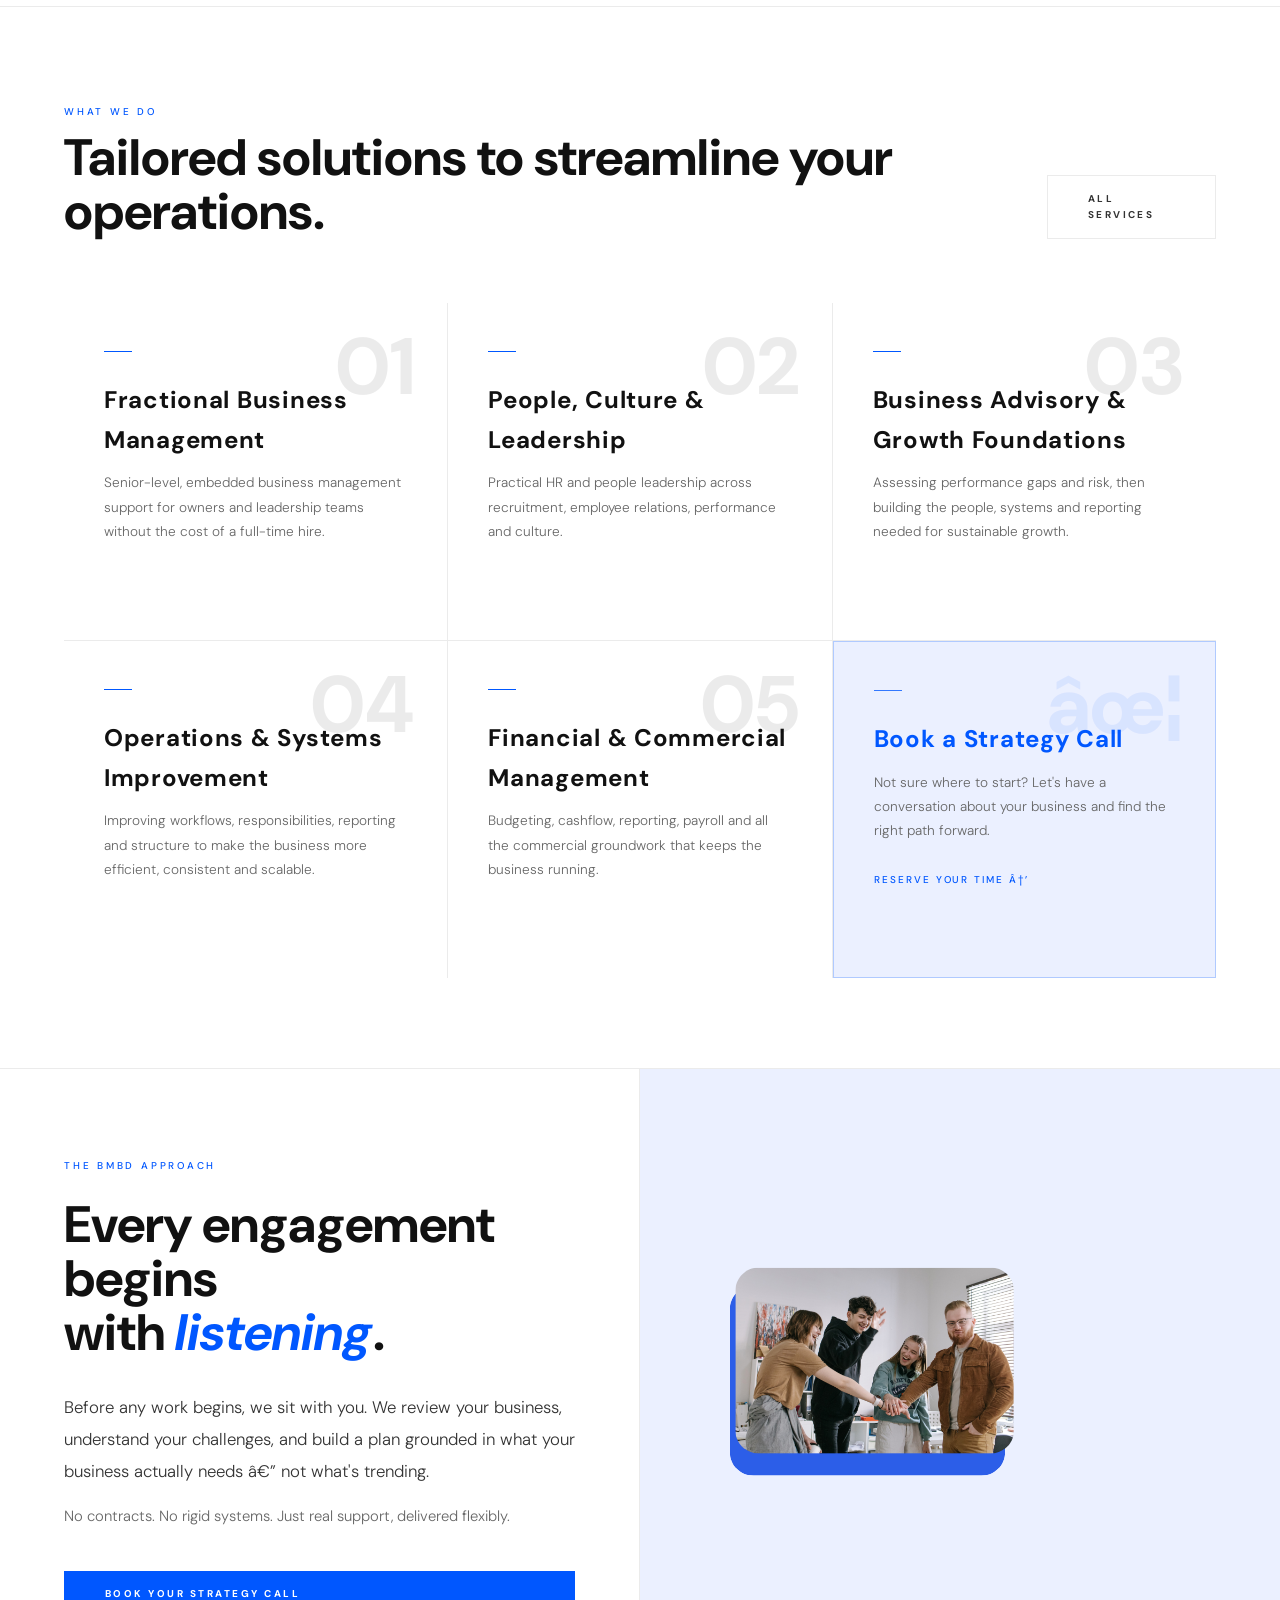
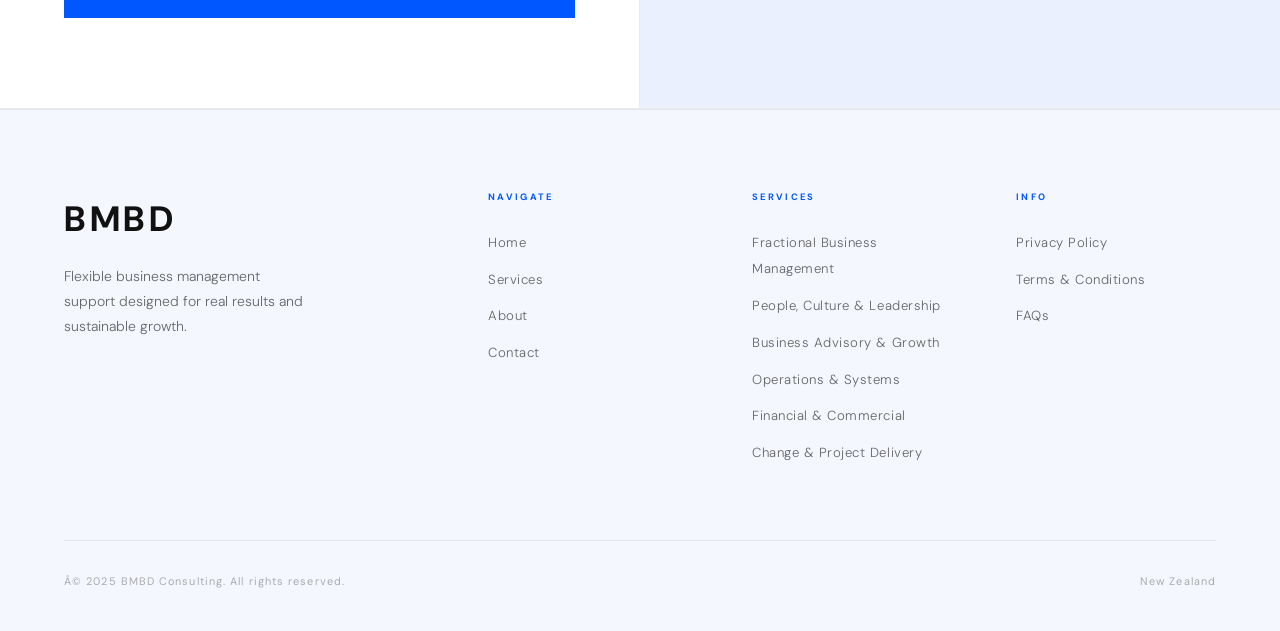
==== commit 5d8f5e24: "Use provided BMBD SVG file as logo Co-Authored-By: Claude Sonnet 4.6 <noreply@anthropic.com>" ====
--- a/index.html
+++ b/index.html
@@ -55,7 +55,7 @@
 </head>
 <body>
 <nav>
-  <a href="index.html"><img src="logo.jpg" alt="BMBD Consulting" class="nav-logo-img"/></a>
+  <a href="index.html"><img src="logo.svg" alt="BMBD Consulting" class="nav-logo-img"/></a>
   <ul class="nav-links">
     <li><a href="index.html">Home</a></li>
     <li><a href="services.html">Services</a></li>
@@ -250,3 +250,4 @@
 </body>
 </html>
 
+
